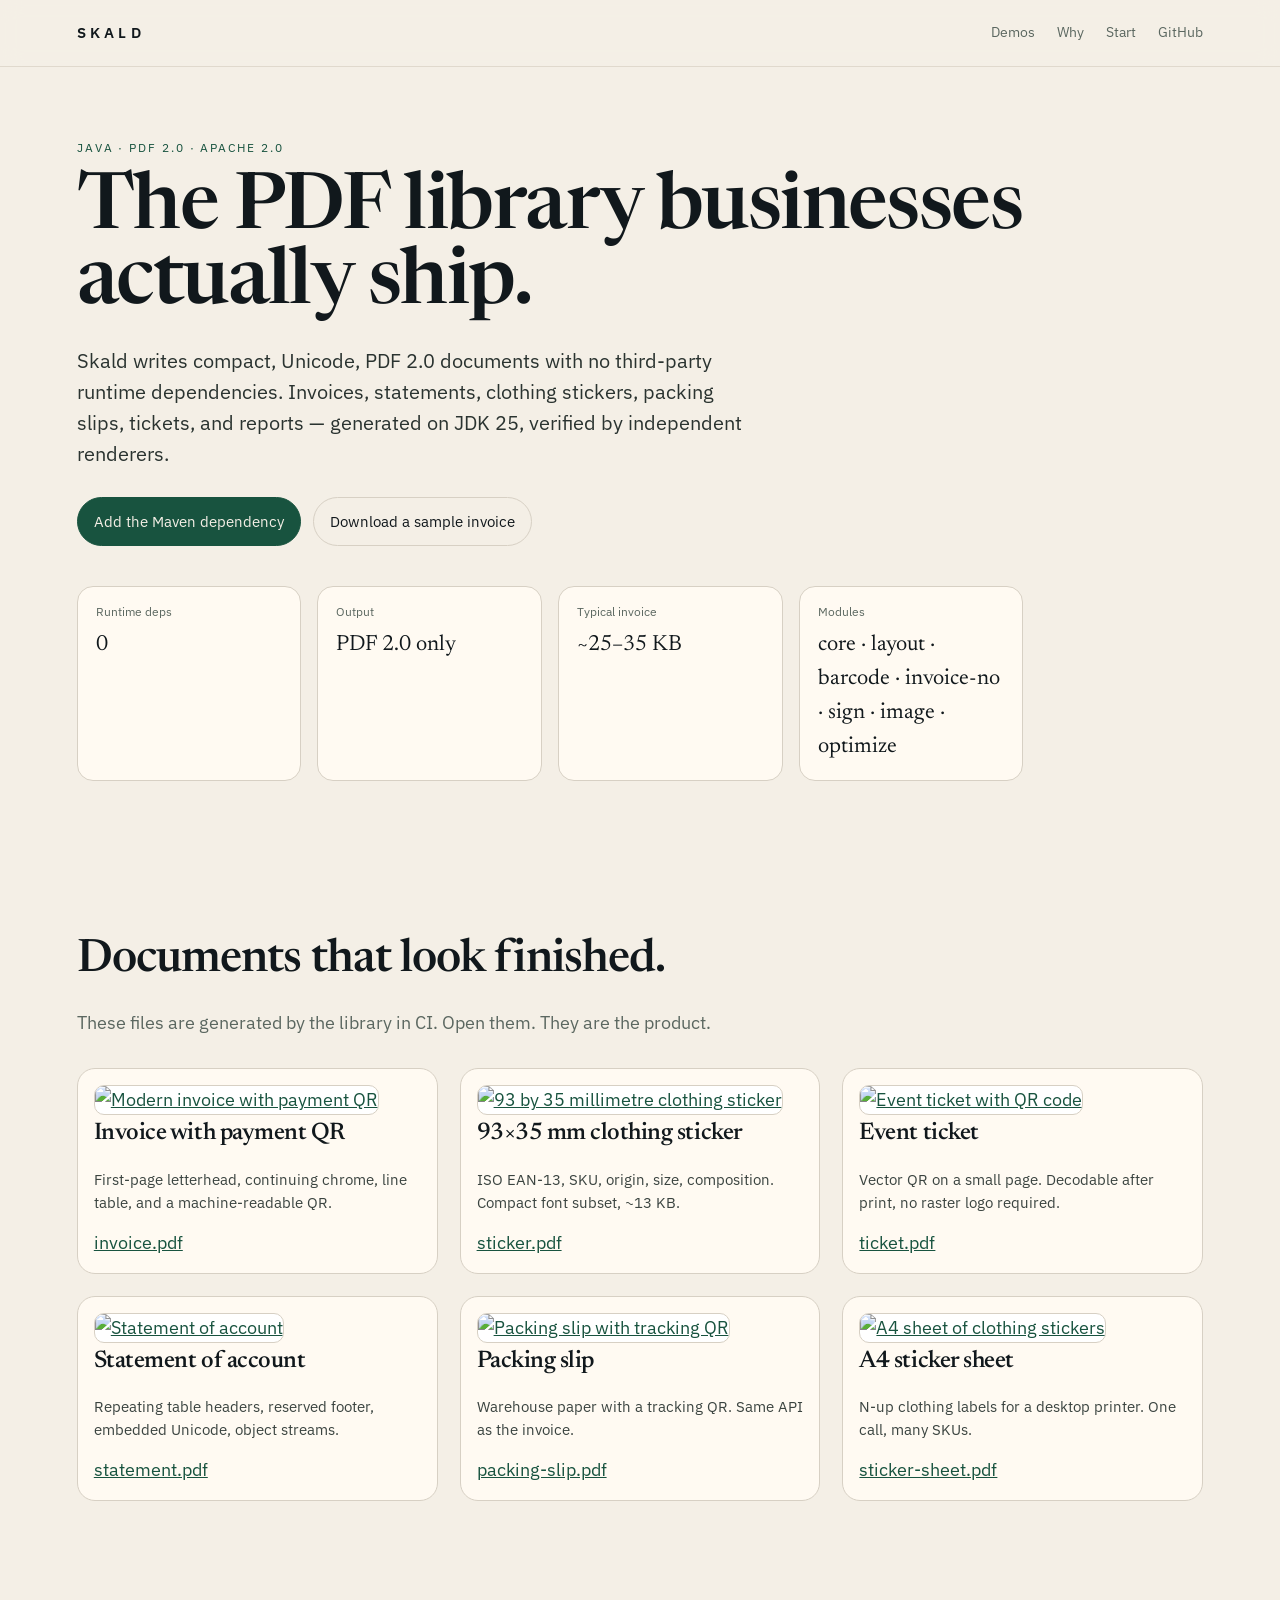
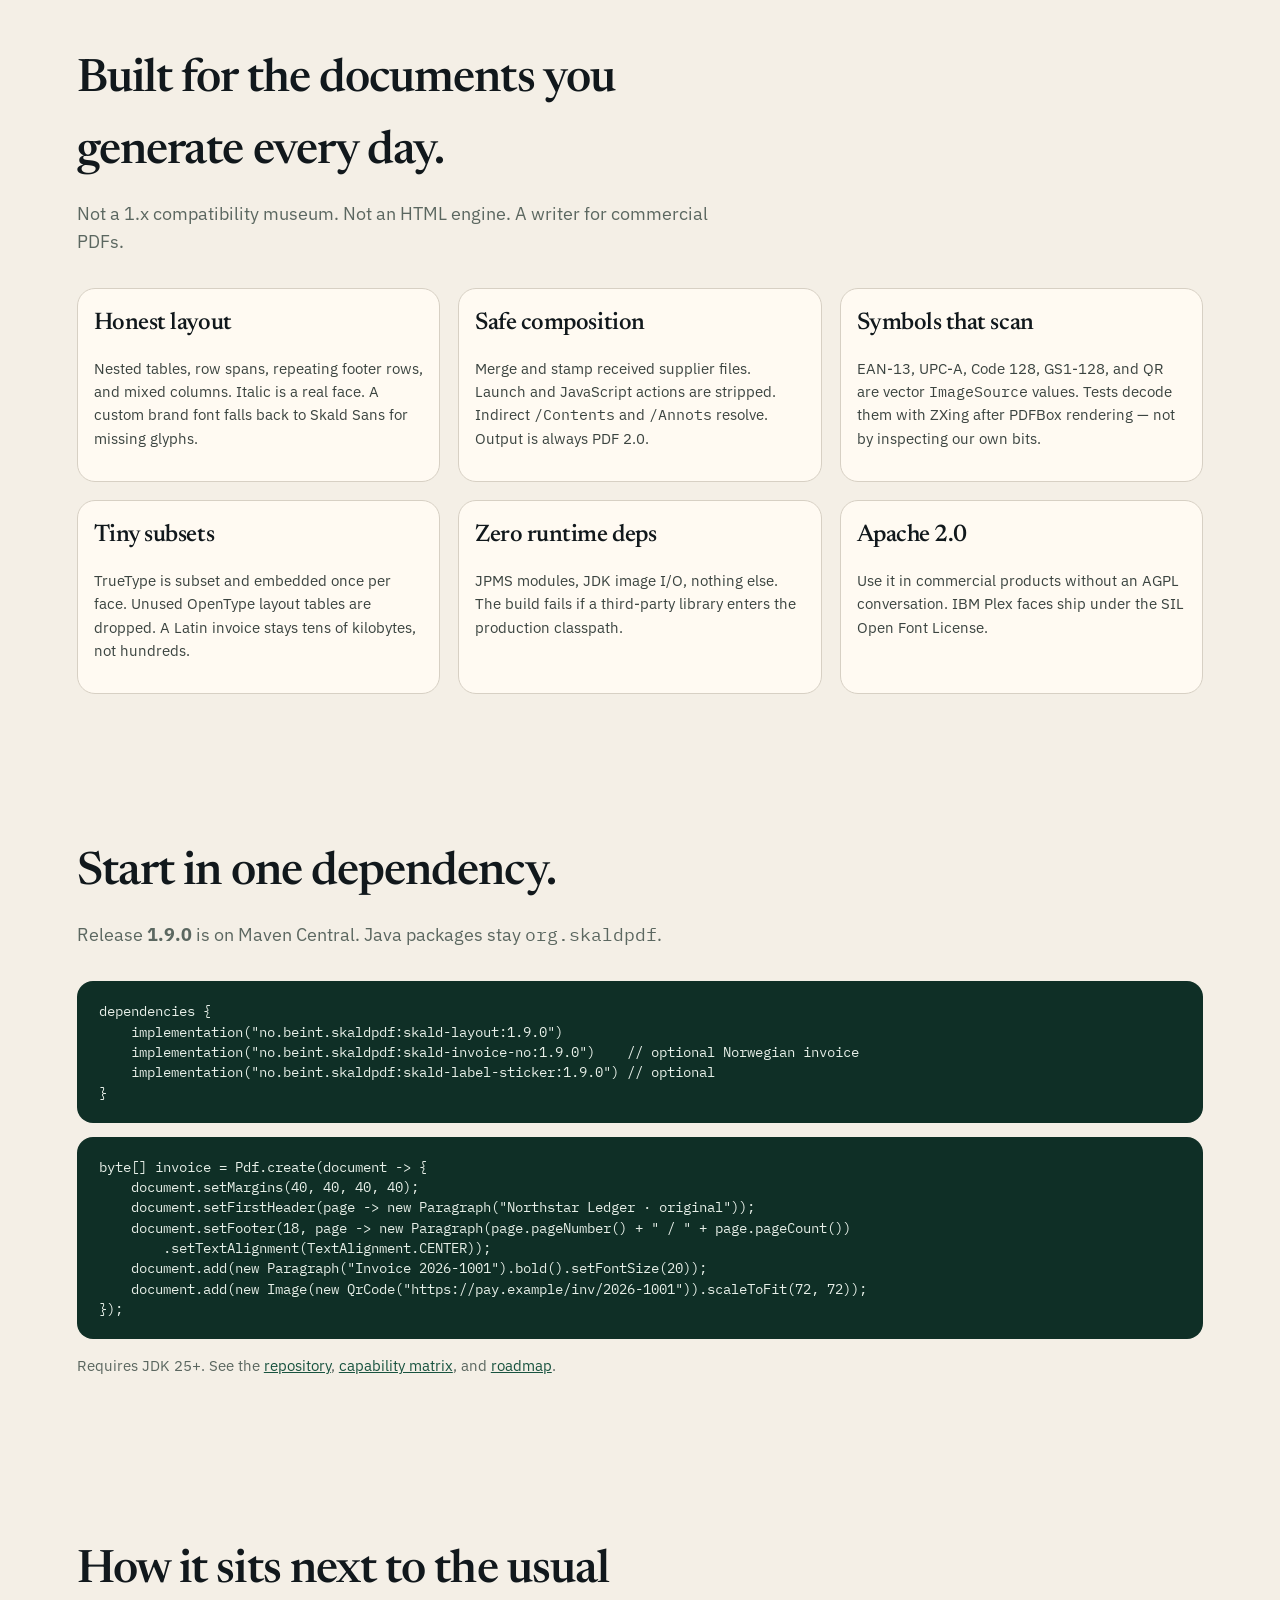
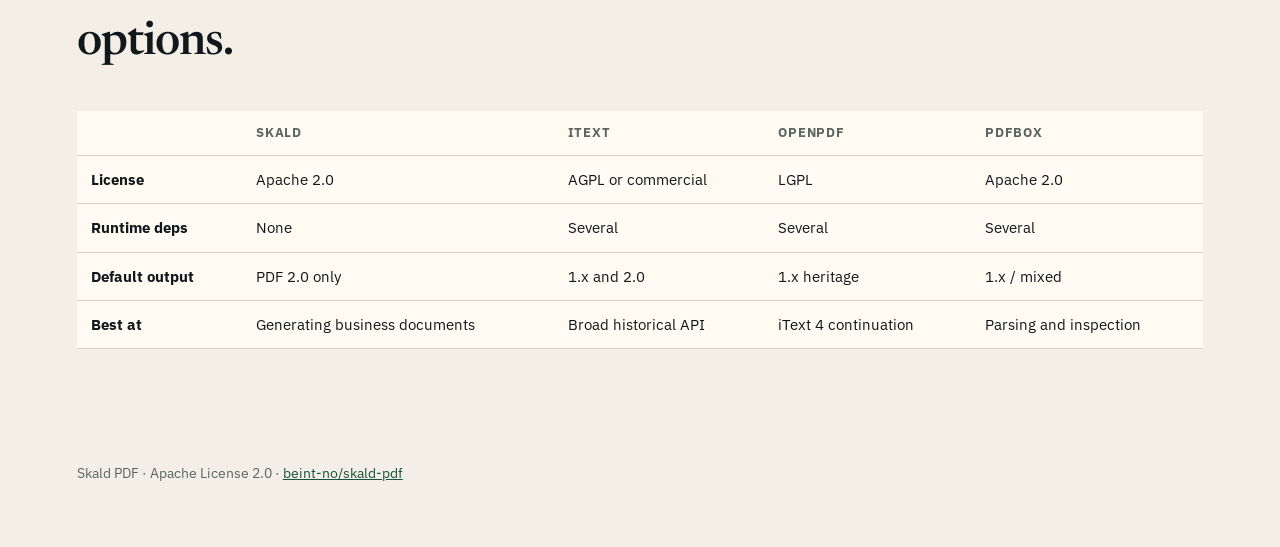
==== site/index.html @ 6b76a9f8 "Add Norwegian invoice theme and everyday business components Drop the skald-labels umbrella. Each co" ====
<!DOCTYPE html>
<html lang="en">
<head>
  <meta charset="utf-8">
  <meta name="viewport" content="width=device-width, initial-scale=1">
  <title>Skald PDF — modern PDF 2.0 for invoices, labels, and reports</title>
  <meta name="description" content="Skald is a Java PDF 2.0 library with zero third-party runtime dependencies. Generate invoices, clothing labels, packing slips, and reports as compact, embeddable files.">
  <link rel="canonical" href="https://beint-no.github.io/skald-pdf/">
  <link rel="icon" href="favicon.svg" type="image/svg+xml">
  <link rel="preconnect" href="https://fonts.googleapis.com">
  <link rel="preconnect" href="https://fonts.gstatic.com" crossorigin>
  <link href="https://fonts.googleapis.com/css2?family=IBM+Plex+Mono:wght@400;500&family=IBM+Plex+Sans:ital,wght@0,400;0,500;0,600;1,400&family=Newsreader:opsz,wght@6..72,500;6..72,600&display=swap" rel="stylesheet">
  <link rel="stylesheet" href="styles.css">
</head>
<body>
  <a class="skip" href="#main">Skip to content</a>
  <header class="top">
    <a class="mark" href="./">SKALD</a>
    <nav>
      <a href="#demos">Demos</a>
      <a href="#why">Why</a>
      <a href="#start">Start</a>
      <a href="https://github.com/beint-no/skald-pdf">GitHub</a>
    </nav>
  </header>

  <main id="main">
    <section class="hero">
      <p class="eyebrow">Java · PDF 2.0 · Apache 2.0</p>
      <h1>The PDF library businesses actually ship.</h1>
      <p class="lede">
        Skald writes compact, Unicode, PDF&nbsp;2.0 documents with no third-party runtime
        dependencies. Invoices, statements, clothing stickers, packing slips, tickets,
        and reports — generated on JDK&nbsp;25, verified by independent renderers.
      </p>
      <div class="actions">
        <a class="button primary" href="#start">Add the Maven dependency</a>
        <a class="button" href="demos/invoice.pdf">Download a sample invoice</a>
      </div>
      <dl class="stats">
        <div><dt>Runtime deps</dt><dd>0</dd></div>
        <div><dt>Output</dt><dd>PDF 2.0 only</dd></div>
        <div><dt>Typical invoice</dt><dd>~25–35&nbsp;KB</dd></div>
        <div><dt>Modules</dt><dd>core · layout · barcode · invoice-no · sign · image · optimize</dd></div>
      </dl>
    </section>

    <section id="demos" class="demos">
      <div class="section-head">
        <h2>Documents that look finished.</h2>
        <p>These files are generated by the library in CI. Open them. They are the product.</p>
      </div>
      <div class="grid">
        <article>
          <a href="demos/invoice.pdf"><img src="demos/invoice.png" alt="Modern invoice with payment QR" width="720" height="1018"></a>
          <h3>Invoice with payment QR</h3>
          <p>First-page letterhead, continuing chrome, line table, and a machine-readable QR.</p>
          <a href="demos/invoice.pdf">invoice.pdf</a>
        </article>
        <article>
          <a href="demos/sticker.pdf"><img src="demos/sticker.png" alt="93 by 35 millimetre clothing sticker" width="720" height="271"></a>
          <h3>93×35&nbsp;mm clothing sticker</h3>
          <p>ISO EAN-13, SKU, origin, size, composition. Compact font subset, ~13&nbsp;KB.</p>
          <a href="demos/sticker.pdf">sticker.pdf</a>
        </article>
        <article>
          <a href="demos/ticket.pdf"><img src="demos/ticket.png" alt="Event ticket with QR code" width="720" height="309"></a>
          <h3>Event ticket</h3>
          <p>Vector QR on a small page. Decodable after print, no raster logo required.</p>
          <a href="demos/ticket.pdf">ticket.pdf</a>
        </article>
        <article>
          <a href="demos/statement.pdf"><img src="demos/statement.png" alt="Statement of account" width="720" height="1018"></a>
          <h3>Statement of account</h3>
          <p>Repeating table headers, reserved footer, embedded Unicode, object streams.</p>
          <a href="demos/statement.pdf">statement.pdf</a>
        </article>
        <article>
          <a href="demos/packing-slip.pdf"><img src="demos/packing-slip.png" alt="Packing slip with tracking QR" width="720" height="1018"></a>
          <h3>Packing slip</h3>
          <p>Warehouse paper with a tracking QR. Same API as the invoice.</p>
          <a href="demos/packing-slip.pdf">packing-slip.pdf</a>
        </article>
        <article>
          <a href="demos/sticker-sheet.pdf"><img src="demos/sticker-sheet.png" alt="A4 sheet of clothing stickers" width="720" height="1018"></a>
          <h3>A4 sticker sheet</h3>
          <p>N-up clothing labels for a desktop printer. One call, many SKUs.</p>
          <a href="demos/sticker-sheet.pdf">sticker-sheet.pdf</a>
        </article>
      </div>
    </section>

    <section id="why" class="why">
      <div class="section-head">
        <h2>Built for the documents you generate every day.</h2>
        <p>Not a 1.x compatibility museum. Not an HTML engine. A writer for commercial PDFs.</p>
      </div>
      <div class="points">
        <article>
          <h3>Honest layout</h3>
          <p>Nested tables, row spans, repeating footer rows, and mixed columns. Italic is a real face. A custom brand font falls back to Skald Sans for missing glyphs.</p>
        </article>
        <article>
          <h3>Safe composition</h3>
          <p>Merge and stamp received supplier files. Launch and JavaScript actions are stripped. Indirect <code>/Contents</code> and <code>/Annots</code> resolve. Output is always PDF&nbsp;2.0.</p>
        </article>
        <article>
          <h3>Symbols that scan</h3>
          <p>EAN-13, UPC-A, Code 128, GS1-128, and QR are vector <code>ImageSource</code> values. Tests decode them with ZXing after PDFBox rendering — not by inspecting our own bits.</p>
        </article>
        <article>
          <h3>Tiny subsets</h3>
          <p>TrueType is subset and embedded once per face. Unused OpenType layout tables are dropped. A Latin invoice stays tens of kilobytes, not hundreds.</p>
        </article>
        <article>
          <h3>Zero runtime deps</h3>
          <p>JPMS modules, JDK image I/O, nothing else. The build fails if a third-party library enters the production classpath.</p>
        </article>
        <article>
          <h3>Apache 2.0</h3>
          <p>Use it in commercial products without an AGPL conversation. IBM Plex faces ship under the SIL Open Font License.</p>
        </article>
      </div>
    </section>

    <section id="start" class="start">
      <div class="section-head">
        <h2>Start in one dependency.</h2>
        <p>Release <strong>1.9.0</strong> is on Maven Central. Java packages stay <code>org.skaldpdf</code>.</p>
      </div>
      <pre><code>dependencies {
    implementation("no.beint.skaldpdf:skald-layout:1.9.0")
    implementation("no.beint.skaldpdf:skald-invoice-no:1.9.0")    // optional Norwegian invoice
    implementation("no.beint.skaldpdf:skald-label-sticker:1.9.0") // optional
}</code></pre>
      <pre><code>byte[] invoice = Pdf.create(document -&gt; {
    document.setMargins(40, 40, 40, 40);
    document.setFirstHeader(page -&gt; new Paragraph("Northstar Ledger · original"));
    document.setFooter(18, page -&gt; new Paragraph(page.pageNumber() + " / " + page.pageCount())
        .setTextAlignment(TextAlignment.CENTER));
    document.add(new Paragraph("Invoice 2026-1001").bold().setFontSize(20));
    document.add(new Image(new QrCode("https://pay.example/inv/2026-1001")).scaleToFit(72, 72));
});</code></pre>
      <p class="fine">
        Requires JDK 25+. See the
        <a href="https://github.com/beint-no/skald-pdf">repository</a>,
        <a href="https://github.com/beint-no/skald-pdf/blob/main/docs/capabilities.md">capability matrix</a>,
        and <a href="https://github.com/beint-no/skald-pdf/blob/main/ROADMAP.md">roadmap</a>.
      </p>
    </section>

    <section class="compare">
      <div class="section-head">
        <h2>How it sits next to the usual options.</h2>
      </div>
      <div class="table-wrap">
        <table>
          <thead>
            <tr>
              <th></th>
              <th>Skald</th>
              <th>iText</th>
              <th>OpenPDF</th>
              <th>PDFBox</th>
            </tr>
          </thead>
          <tbody>
            <tr>
              <th>License</th>
              <td>Apache 2.0</td>
              <td>AGPL or commercial</td>
              <td>LGPL</td>
              <td>Apache 2.0</td>
            </tr>
            <tr>
              <th>Runtime deps</th>
              <td>None</td>
              <td>Several</td>
              <td>Several</td>
              <td>Several</td>
            </tr>
            <tr>
              <th>Default output</th>
              <td>PDF 2.0 only</td>
              <td>1.x and 2.0</td>
              <td>1.x heritage</td>
              <td>1.x / mixed</td>
            </tr>
            <tr>
              <th>Best at</th>
              <td>Generating business documents</td>
              <td>Broad historical API</td>
              <td>iText 4 continuation</td>
              <td>Parsing and inspection</td>
            </tr>
          </tbody>
        </table>
      </div>
    </section>
  </main>

  <footer class="foot">
    <p>Skald PDF · Apache License 2.0 · <a href="https://github.com/beint-no/skald-pdf">beint-no/skald-pdf</a></p>
  </footer>
</body>
</html>
---- site/styles.css ----
:root {
  --ink: #11181c;
  --paper: #f4efe6;
  --card: #fffaf2;
  --accent: #18533f;
  --accent-2: #0f2f26;
  --muted: #5b6760;
  --line: #d7d0c4;
  --danger: #8a2b2b;
}

* { box-sizing: border-box; }
html { scroll-behavior: smooth; }
body {
  margin: 0;
  color: var(--ink);
  background:
    radial-gradient(1200px 500px at 10% -10%, #e7efe8 0%, transparent 55%),
    var(--paper);
  font: 18px/1.55 "IBM Plex Sans", ui-sans-serif, system-ui, sans-serif;
}
.skip {
  position: absolute;
  left: -999px;
  top: 0;
}
.skip:focus { left: 12px; background: #fff; padding: 8px 12px; }
a { color: var(--accent); }
code, pre { font-family: "IBM Plex Mono", ui-monospace, monospace; }

.top {
  display: flex;
  justify-content: space-between;
  align-items: center;
  padding: 22px 6vw;
  position: sticky;
  top: 0;
  background: color-mix(in srgb, var(--paper) 88%, transparent);
  backdrop-filter: blur(10px);
  z-index: 2;
  border-bottom: 1px solid color-mix(in srgb, var(--line) 70%, transparent);
}
.mark {
  font: 600 15px/1 "IBM Plex Sans", sans-serif;
  letter-spacing: 0.28em;
  text-decoration: none;
  color: var(--ink);
}
nav { display: flex; gap: 22px; }
nav a { text-decoration: none; color: var(--muted); font-size: 14px; }
nav a:hover { color: var(--ink); }

.hero, .demos, .why, .start, .compare { padding: 72px 6vw; }
.hero { max-width: 1100px; }
.eyebrow {
  letter-spacing: 0.16em;
  text-transform: uppercase;
  font-size: 12px;
  color: var(--accent);
  margin: 0 0 16px;
}
h1, h2, h3 { font-family: Newsreader, Georgia, serif; font-weight: 550; letter-spacing: -0.02em; }
h1 { font-size: clamp(40px, 7vw, 78px); line-height: 0.96; margin: 0 0 22px; }
h2 { font-size: clamp(30px, 4vw, 46px); margin: 0 0 12px; }
h3 { font-size: 24px; margin: 0 0 8px; }
.lede { font-size: 20px; max-width: 42rem; color: #2a3330; }
.actions { display: flex; flex-wrap: wrap; gap: 12px; margin: 28px 0 40px; }
.button {
  display: inline-block;
  padding: 12px 16px;
  border-radius: 999px;
  border: 1px solid var(--line);
  text-decoration: none;
  color: var(--ink);
  font-size: 15px;
}
.button.primary { background: var(--accent); color: #f4efe6; border-color: var(--accent); }
.stats {
  display: grid;
  grid-template-columns: repeat(4, minmax(0, 1fr));
  gap: 16px;
  margin: 0;
}
.stats div { background: var(--card); border: 1px solid var(--line); border-radius: 16px; padding: 16px 18px; }
.stats dt { font-size: 12px; color: var(--muted); }
.stats dd { margin: 6px 0 0; font-size: 22px; font-family: Newsreader, Georgia, serif; }

.section-head { max-width: 40rem; margin-bottom: 32px; }
.section-head p { color: var(--muted); margin: 0; }
.grid {
  display: grid;
  grid-template-columns: repeat(3, minmax(0, 1fr));
  gap: 22px;
}
.grid article, .points article {
  background: var(--card);
  border: 1px solid var(--line);
  border-radius: 18px;
  padding: 16px;
}
.grid img {
  width: 100%;
  height: auto;
  border-radius: 10px;
  border: 1px solid var(--line);
  background: #fff;
}
.grid p, .points p { color: #3b4440; font-size: 15px; }
.points {
  display: grid;
  grid-template-columns: repeat(3, minmax(0, 1fr));
  gap: 18px;
}

.start pre {
  background: var(--accent-2);
  color: #e7efe8;
  padding: 20px 22px;
  border-radius: 16px;
  overflow: auto;
  font-size: 14px;
  line-height: 1.45;
}
.fine { color: var(--muted); font-size: 15px; }

.table-wrap { overflow: auto; }
table { width: 100%; border-collapse: collapse; background: var(--card); }
th, td { text-align: left; padding: 12px 14px; border-bottom: 1px solid var(--line); font-size: 15px; vertical-align: top; }
thead th { font-size: 13px; text-transform: uppercase; letter-spacing: 0.06em; color: var(--muted); }

.foot { padding: 28px 6vw 48px; color: var(--muted); font-size: 14px; }

@media (max-width: 900px) {
  .stats, .grid, .points { grid-template-columns: 1fr; }
  nav { display: none; }
  .hero, .demos, .why, .start, .compare { padding: 48px 6vw; }
}
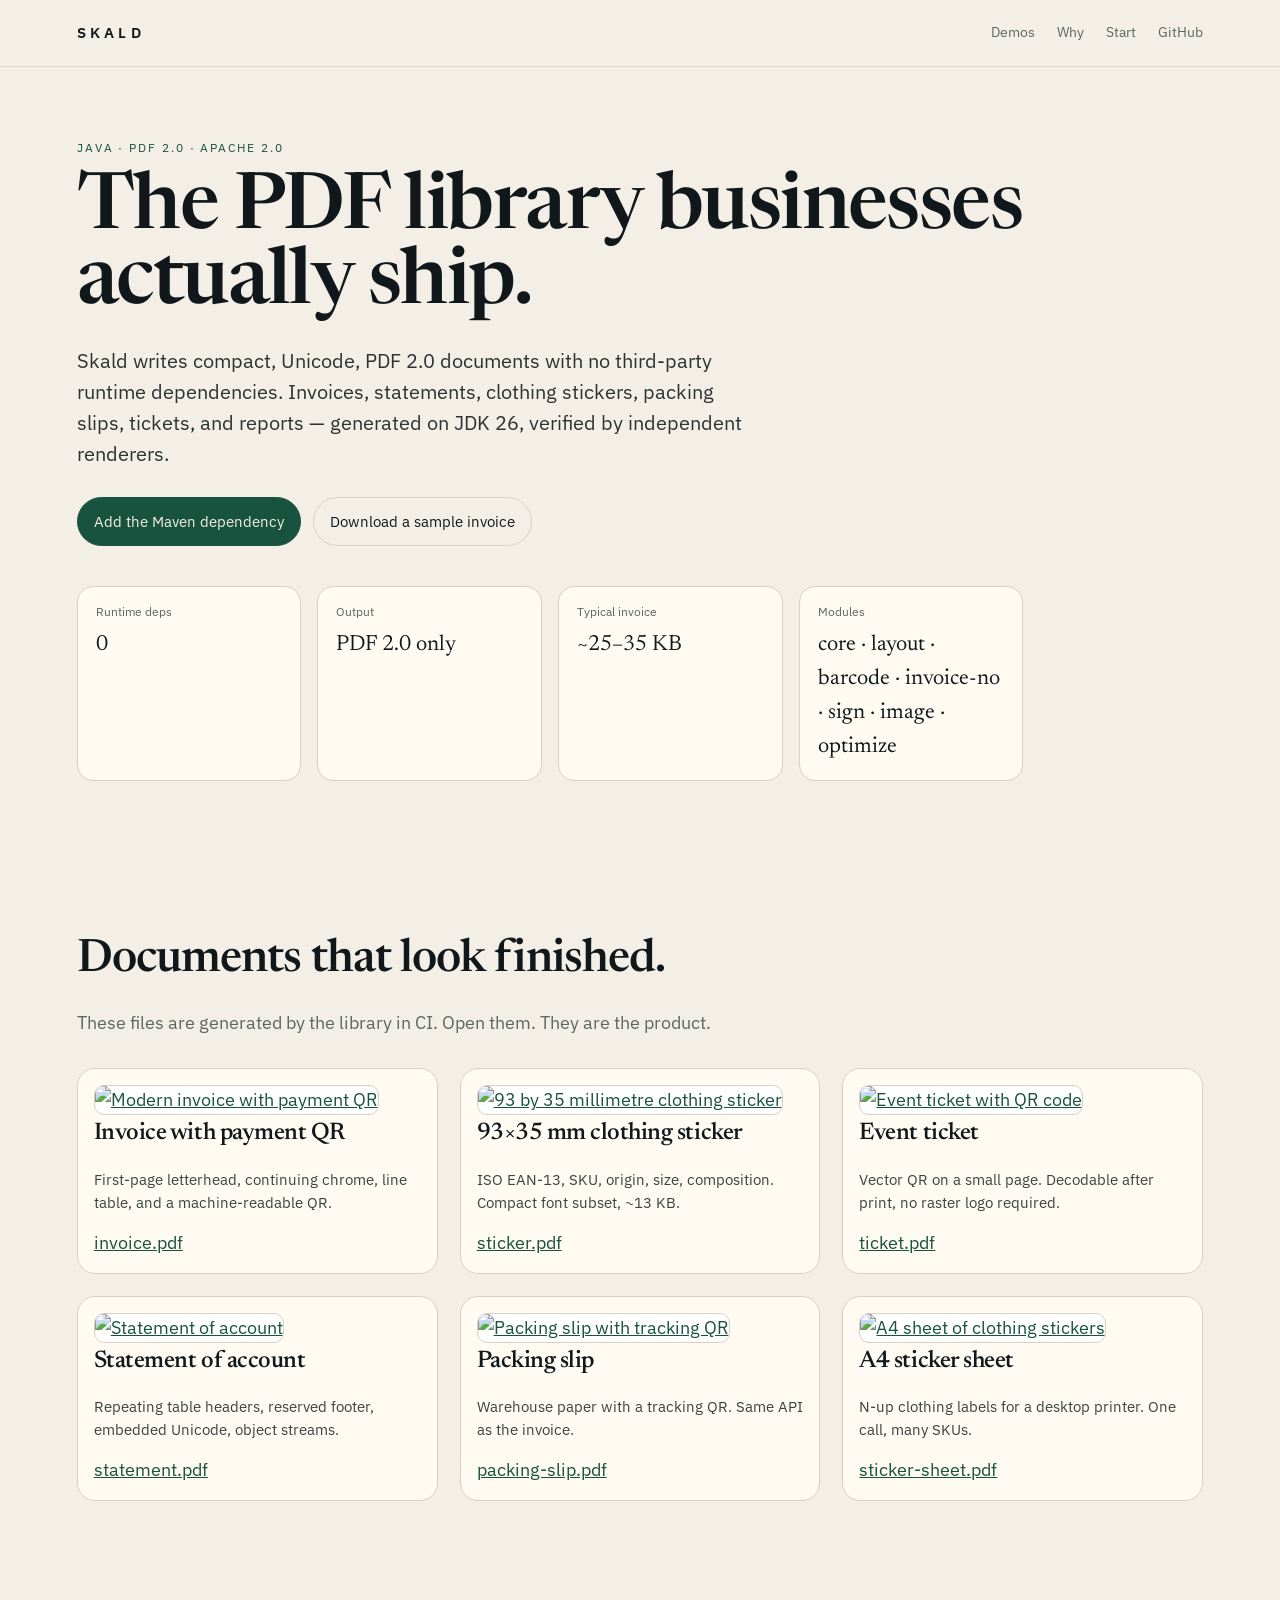
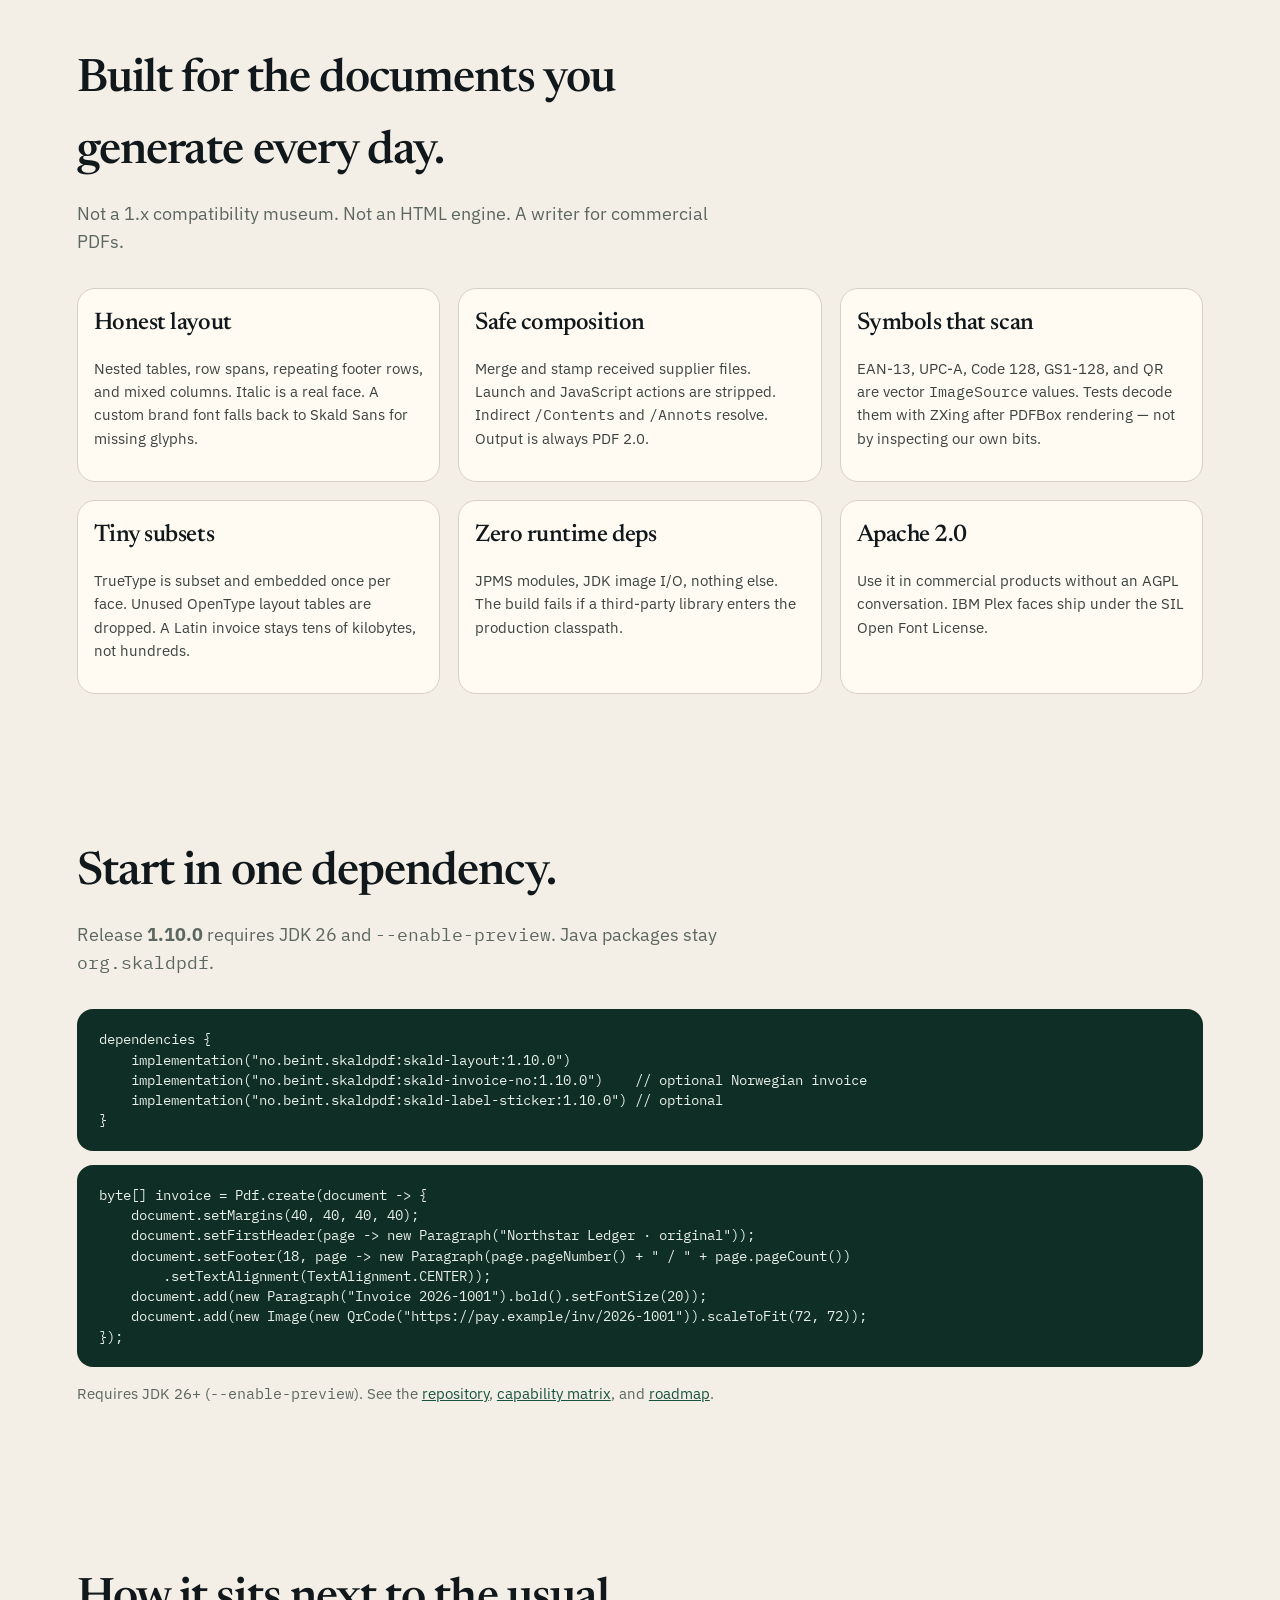
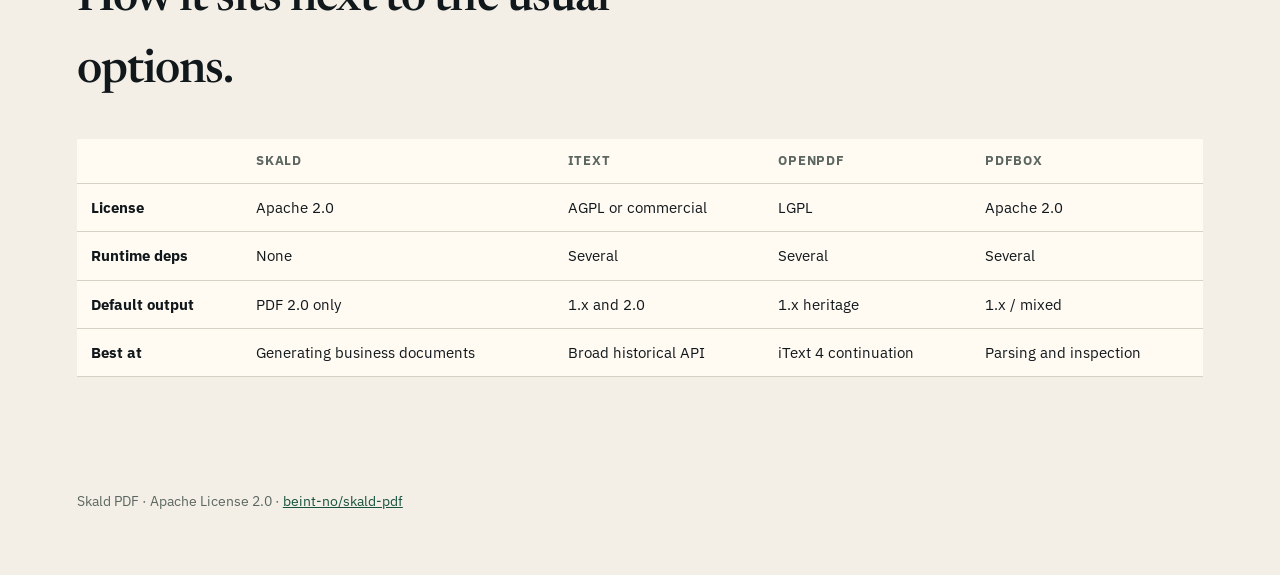
==== commit 3797b1f9: "Require JDK 26 preview and speed up raster conversion Fonts are already lazy via holder classes; Laz" ====
--- a/site/index.html
+++ b/site/index.html
@@ -31,7 +31,7 @@
       <p class="lede">
         Skald writes compact, Unicode, PDF&nbsp;2.0 documents with no third-party runtime
         dependencies. Invoices, statements, clothing stickers, packing slips, tickets,
-        and reports — generated on JDK&nbsp;25, verified by independent renderers.
+        and reports — generated on JDK&nbsp;26, verified by independent renderers.
       </p>
       <div class="actions">
         <a class="button primary" href="#start">Add the Maven dependency</a>
@@ -126,12 +126,12 @@
     <section id="start" class="start">
       <div class="section-head">
         <h2>Start in one dependency.</h2>
-        <p>Release <strong>1.9.0</strong> is on Maven Central. Java packages stay <code>org.skaldpdf</code>.</p>
+        <p>Release <strong>1.10.0</strong> requires JDK 26 and <code>--enable-preview</code>. Java packages stay <code>org.skaldpdf</code>.</p>
       </div>
       <pre><code>dependencies {
-    implementation("no.beint.skaldpdf:skald-layout:1.9.0")
-    implementation("no.beint.skaldpdf:skald-invoice-no:1.9.0")    // optional Norwegian invoice
-    implementation("no.beint.skaldpdf:skald-label-sticker:1.9.0") // optional
+    implementation("no.beint.skaldpdf:skald-layout:1.10.0")
+    implementation("no.beint.skaldpdf:skald-invoice-no:1.10.0")    // optional Norwegian invoice
+    implementation("no.beint.skaldpdf:skald-label-sticker:1.10.0") // optional
 }</code></pre>
       <pre><code>byte[] invoice = Pdf.create(document -&gt; {
     document.setMargins(40, 40, 40, 40);
@@ -142,7 +142,7 @@
     document.add(new Image(new QrCode("https://pay.example/inv/2026-1001")).scaleToFit(72, 72));
 });</code></pre>
       <p class="fine">
-        Requires JDK 25+. See the
+        Requires JDK 26+ (<code>--enable-preview</code>). See the
         <a href="https://github.com/beint-no/skald-pdf">repository</a>,
         <a href="https://github.com/beint-no/skald-pdf/blob/main/docs/capabilities.md">capability matrix</a>,
         and <a href="https://github.com/beint-no/skald-pdf/blob/main/ROADMAP.md">roadmap</a>.
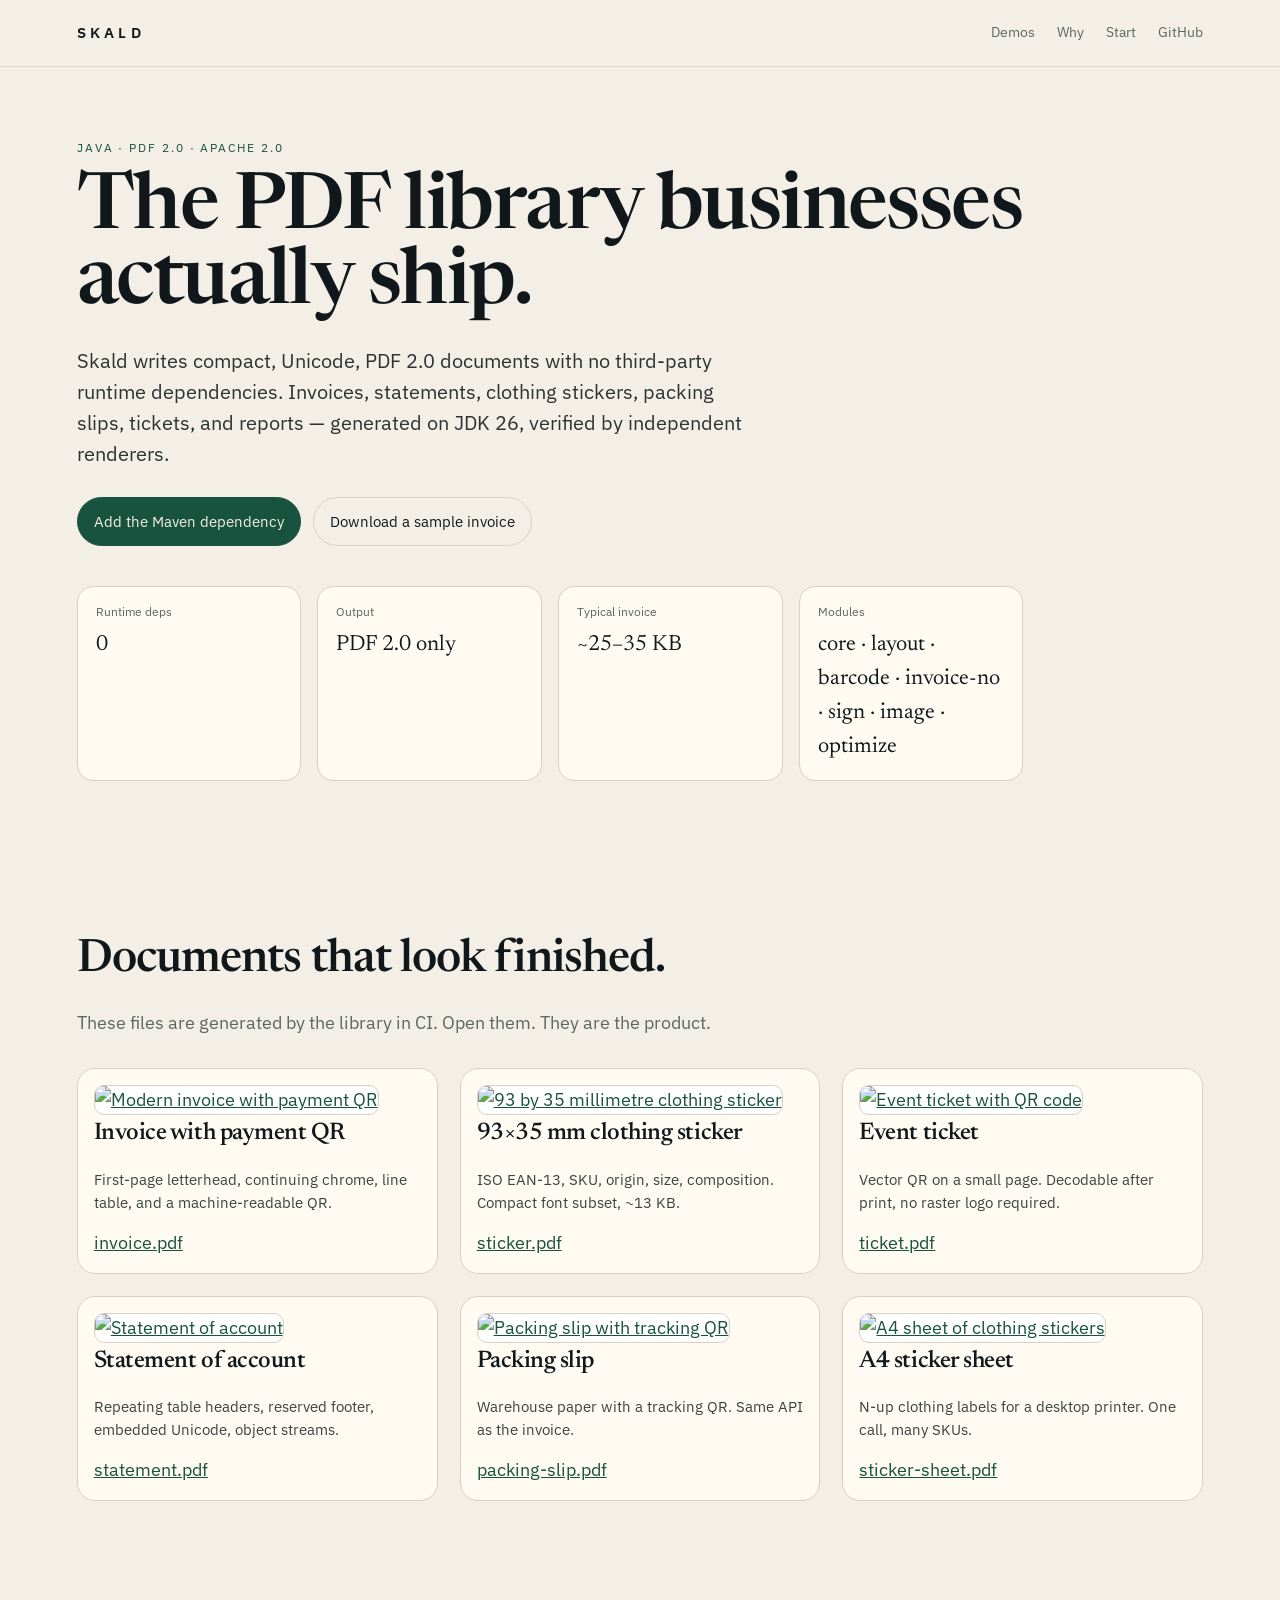
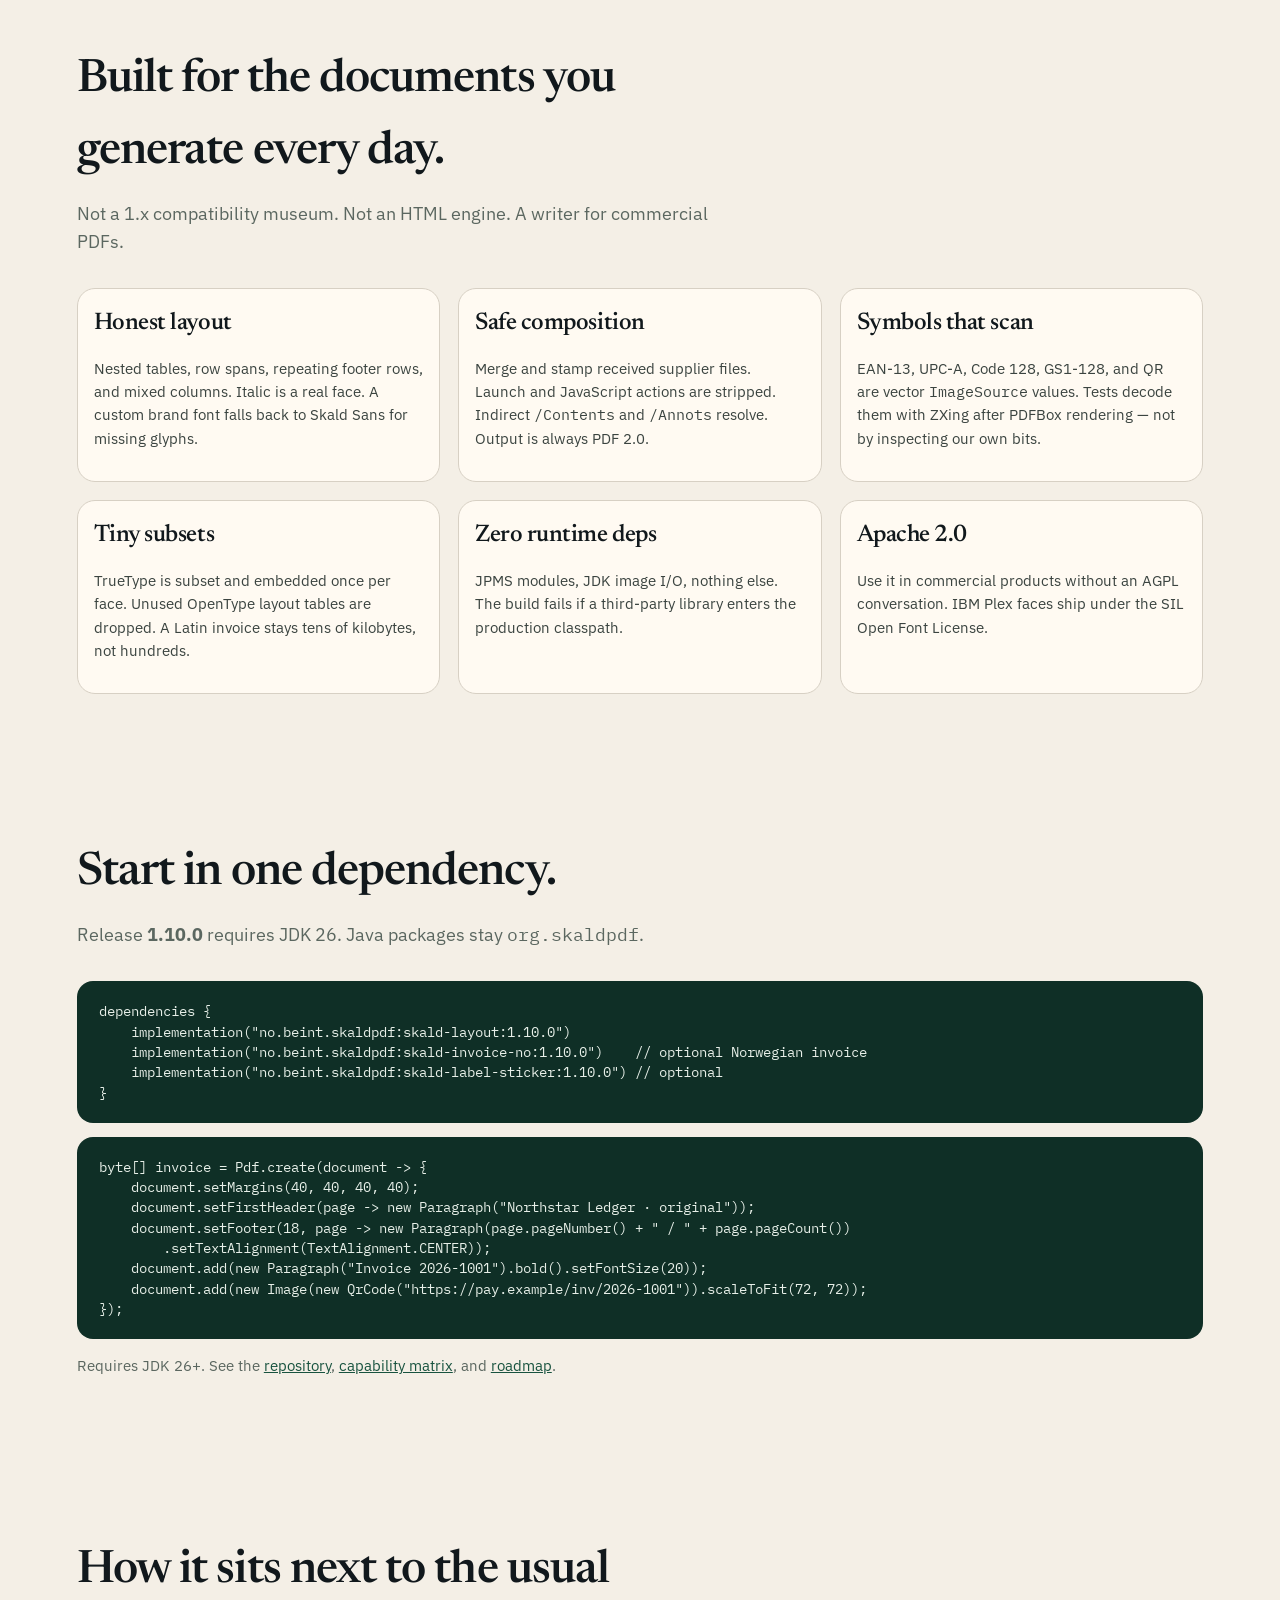
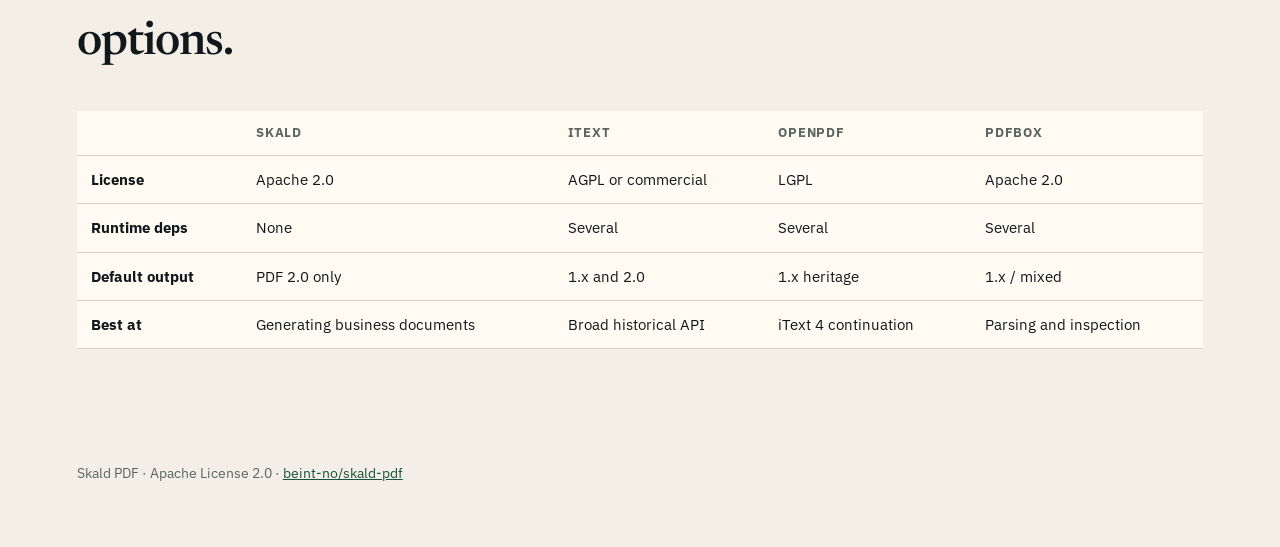
==== commit 7dc0b14d: "Drop preview APIs from 1.10.0 PEM was the only preview consumer and is not worth --enable-preview. K" ====
--- a/site/index.html
+++ b/site/index.html
@@ -126,7 +126,7 @@
     <section id="start" class="start">
       <div class="section-head">
         <h2>Start in one dependency.</h2>
-        <p>Release <strong>1.10.0</strong> requires JDK 26 and <code>--enable-preview</code>. Java packages stay <code>org.skaldpdf</code>.</p>
+        <p>Release <strong>1.10.0</strong> requires JDK 26. Java packages stay <code>org.skaldpdf</code>.</p>
       </div>
       <pre><code>dependencies {
     implementation("no.beint.skaldpdf:skald-layout:1.10.0")
@@ -142,7 +142,7 @@
     document.add(new Image(new QrCode("https://pay.example/inv/2026-1001")).scaleToFit(72, 72));
 });</code></pre>
       <p class="fine">
-        Requires JDK 26+ (<code>--enable-preview</code>). See the
+        Requires JDK 26+. See the
         <a href="https://github.com/beint-no/skald-pdf">repository</a>,
         <a href="https://github.com/beint-no/skald-pdf/blob/main/docs/capabilities.md">capability matrix</a>,
         and <a href="https://github.com/beint-no/skald-pdf/blob/main/ROADMAP.md">roadmap</a>.
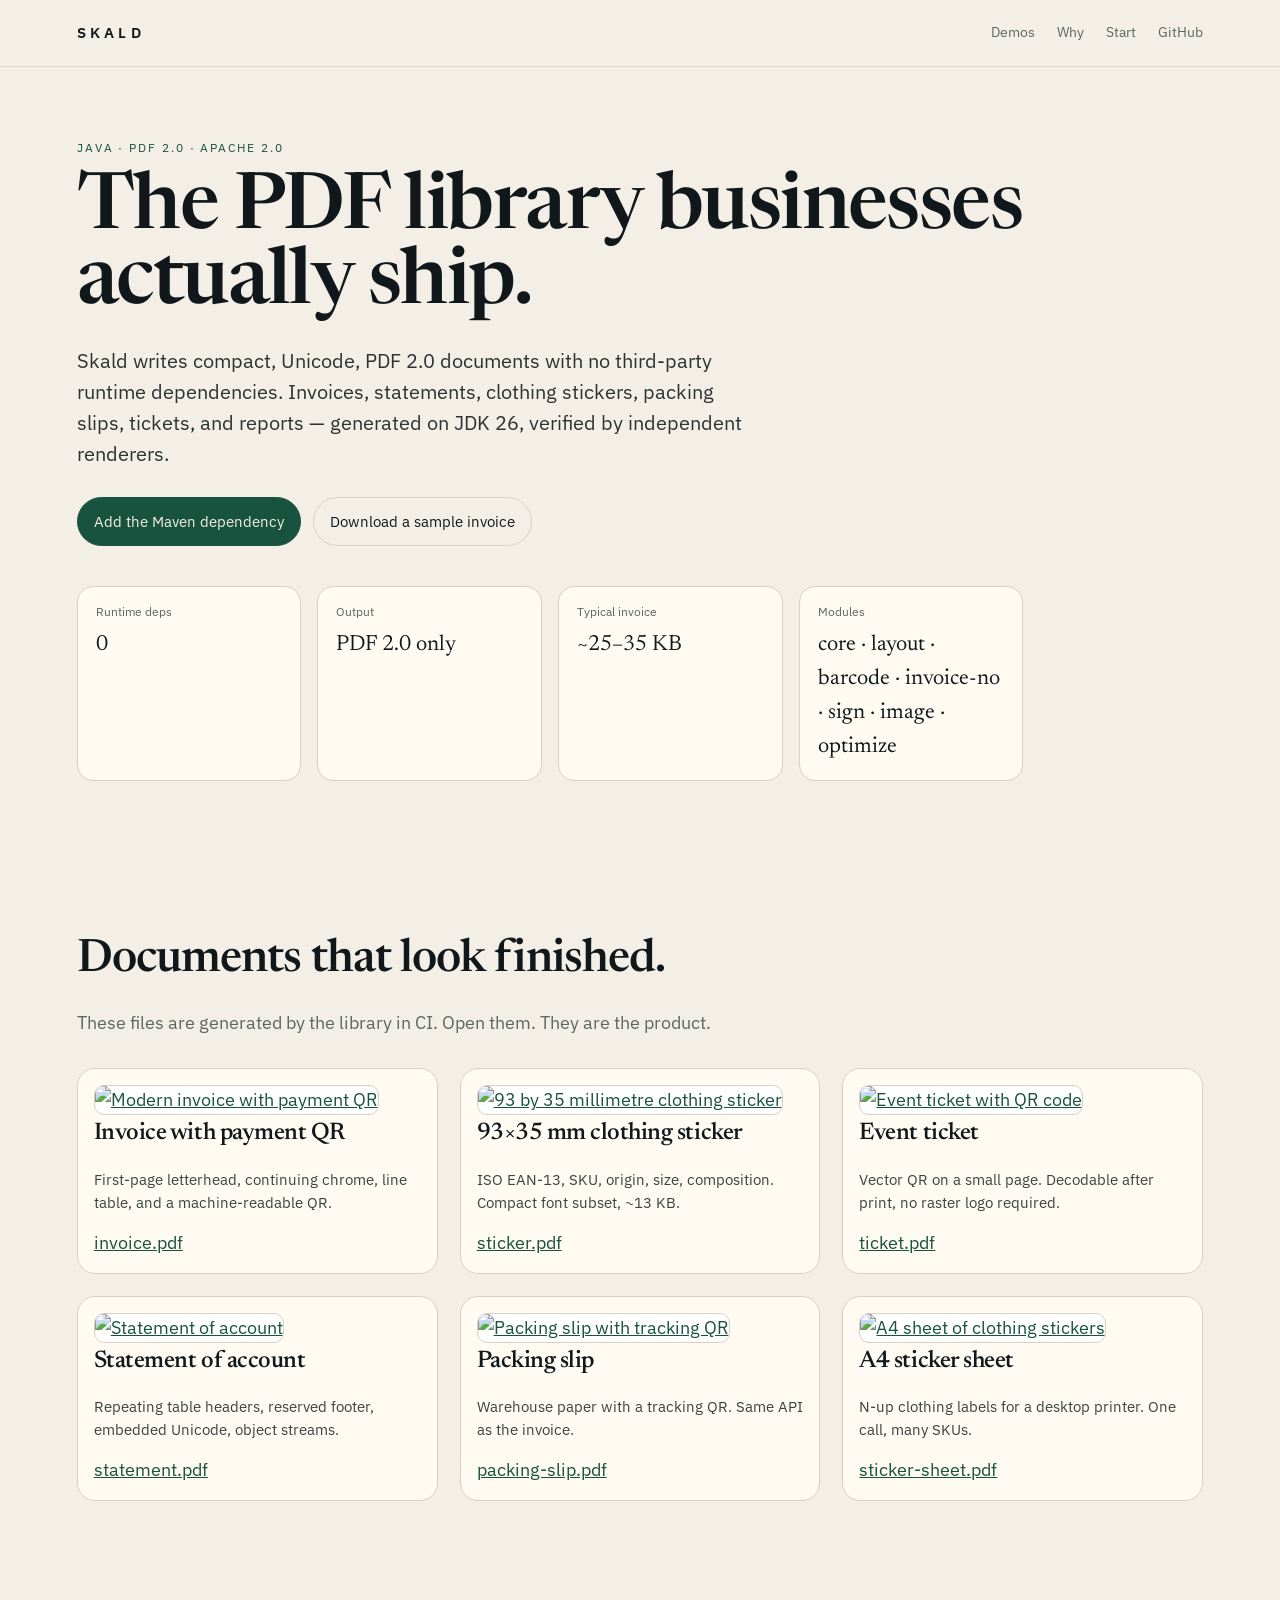
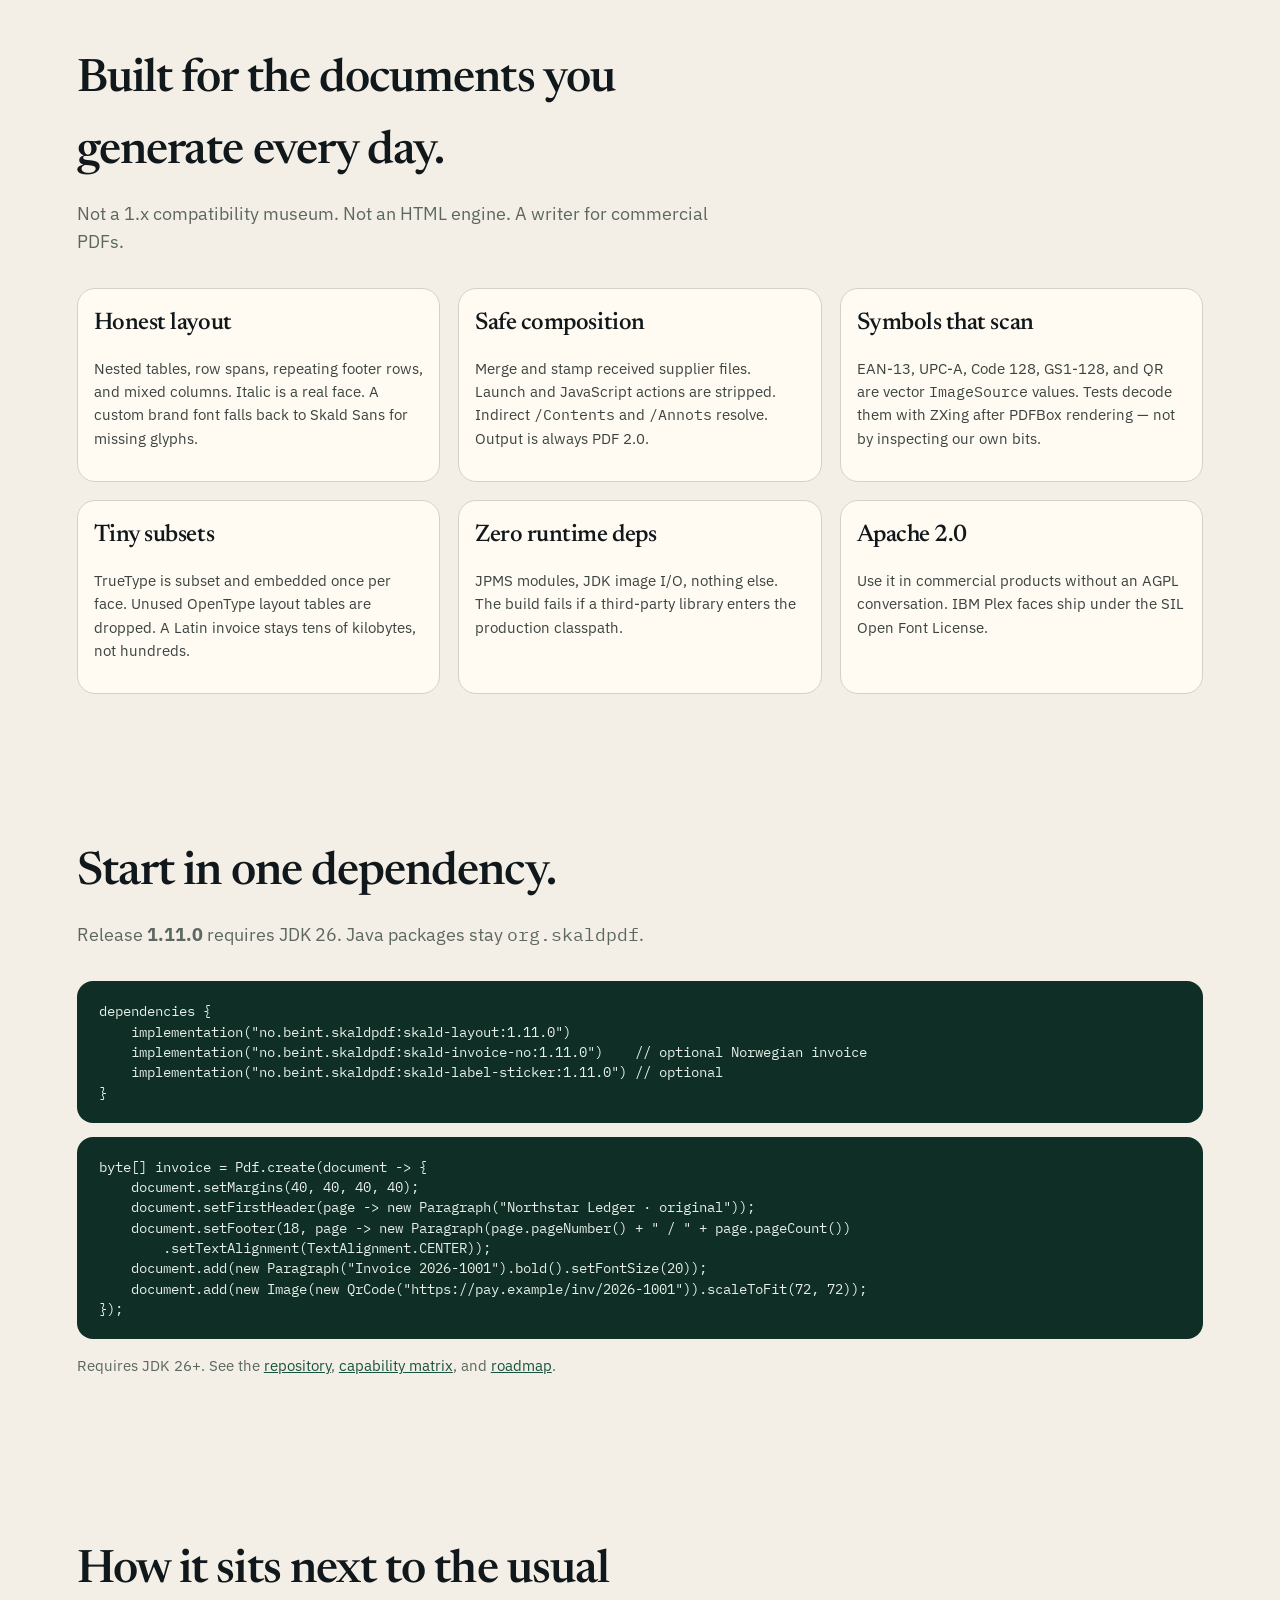
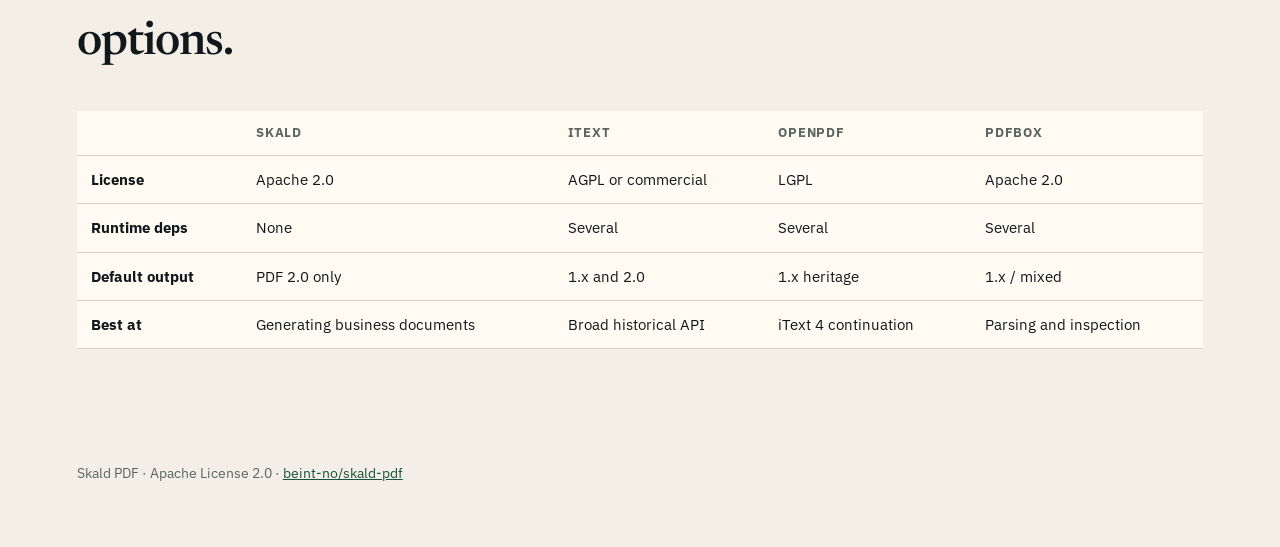
==== commit d65ee039: "Release 1.11.0 JSpecify null-marked APIs, empty optional text, text-only invoice lines, and Pdf.merg" ====
--- a/site/index.html
+++ b/site/index.html
@@ -126,12 +126,12 @@
     <section id="start" class="start">
       <div class="section-head">
         <h2>Start in one dependency.</h2>
-        <p>Release <strong>1.10.0</strong> requires JDK 26. Java packages stay <code>org.skaldpdf</code>.</p>
+        <p>Release <strong>1.11.0</strong> requires JDK 26. Java packages stay <code>org.skaldpdf</code>.</p>
       </div>
       <pre><code>dependencies {
-    implementation("no.beint.skaldpdf:skald-layout:1.10.0")
-    implementation("no.beint.skaldpdf:skald-invoice-no:1.10.0")    // optional Norwegian invoice
-    implementation("no.beint.skaldpdf:skald-label-sticker:1.10.0") // optional
+    implementation("no.beint.skaldpdf:skald-layout:1.11.0")
+    implementation("no.beint.skaldpdf:skald-invoice-no:1.11.0")    // optional Norwegian invoice
+    implementation("no.beint.skaldpdf:skald-label-sticker:1.11.0") // optional
 }</code></pre>
       <pre><code>byte[] invoice = Pdf.create(document -&gt; {
     document.setMargins(40, 40, 40, 40);
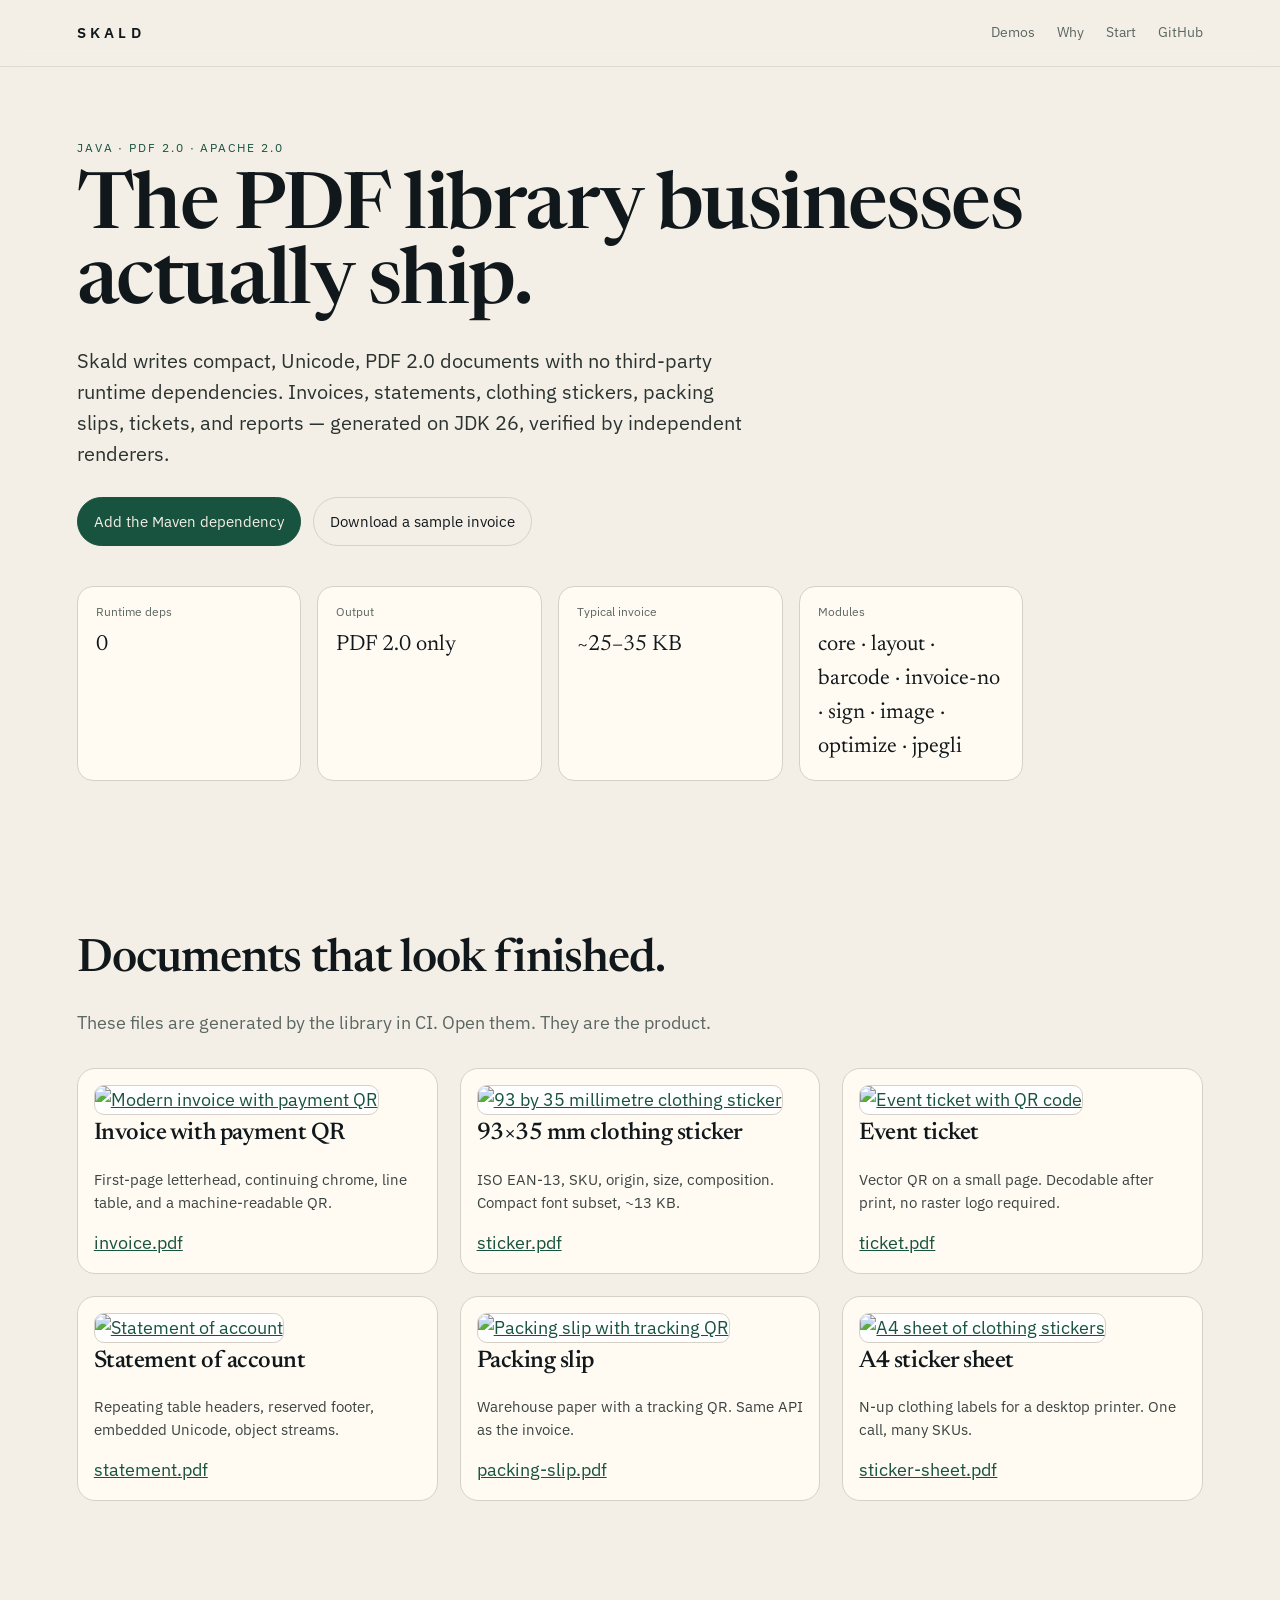
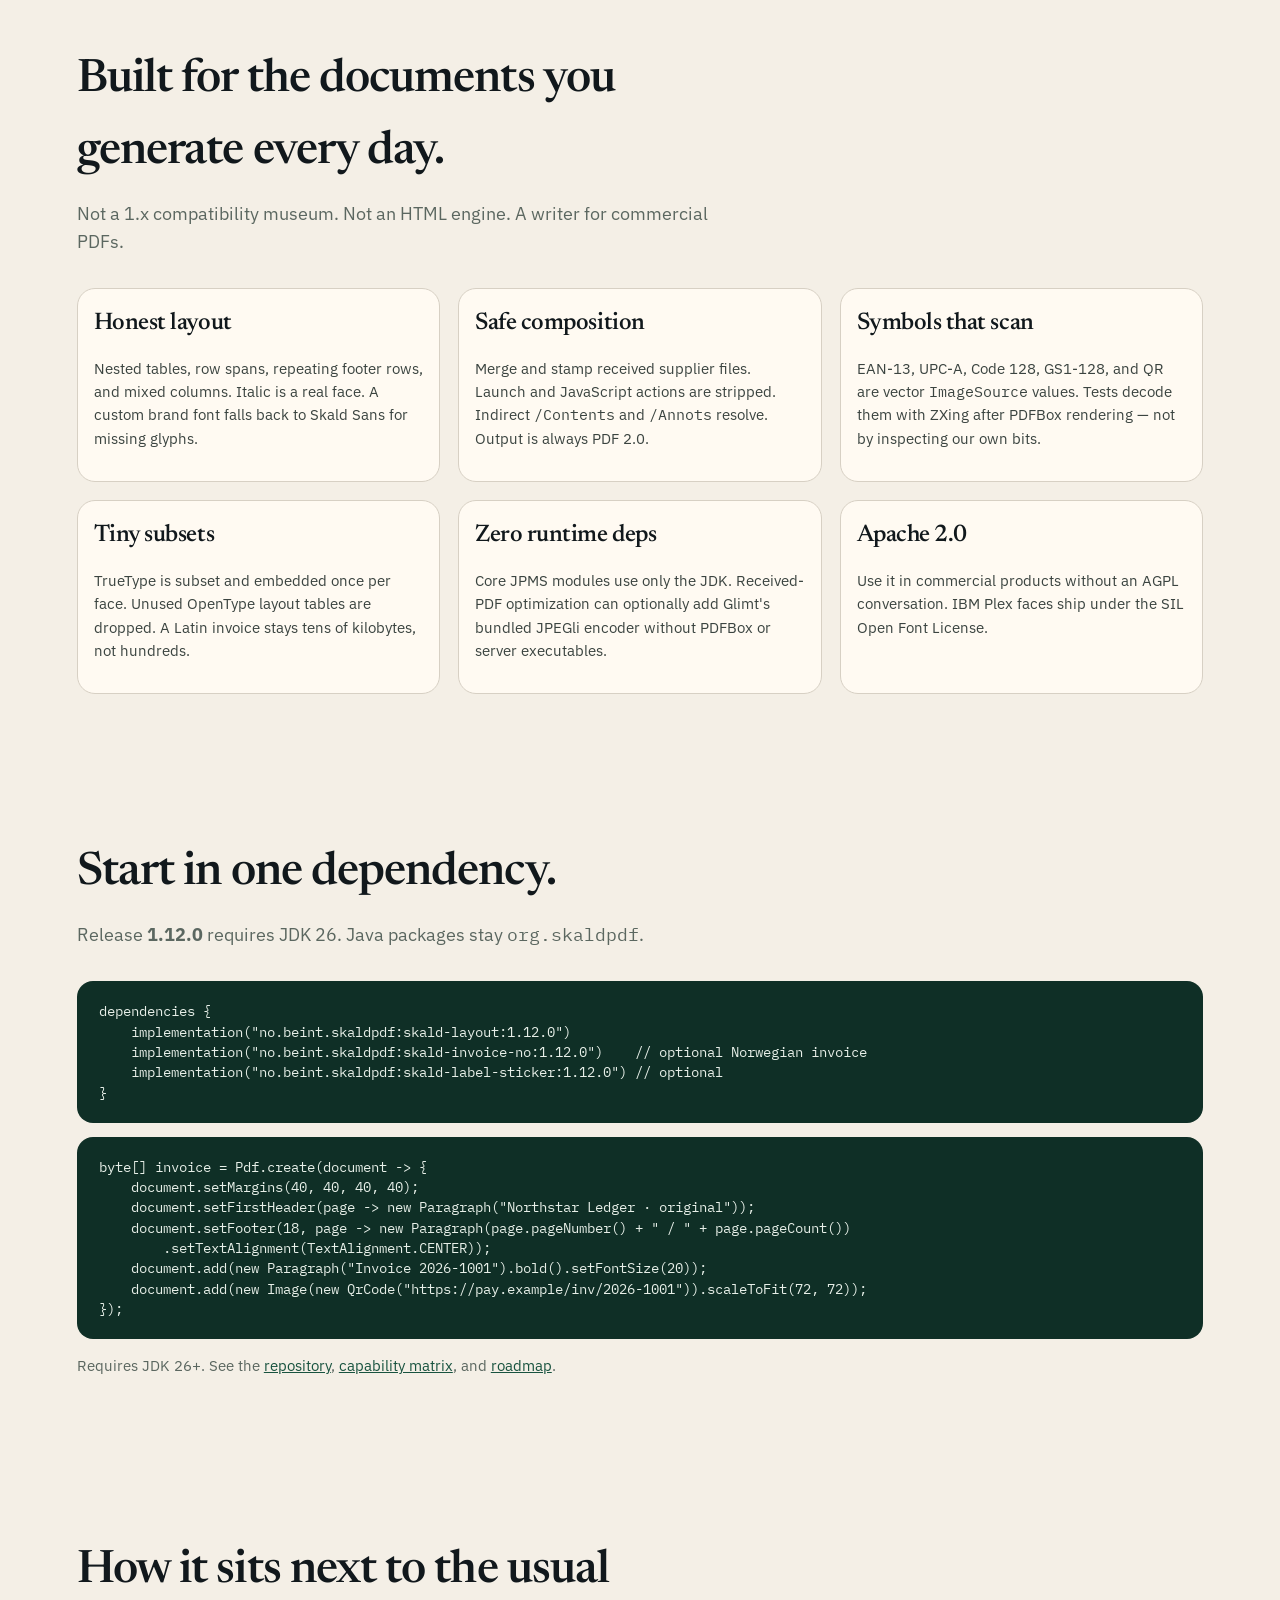
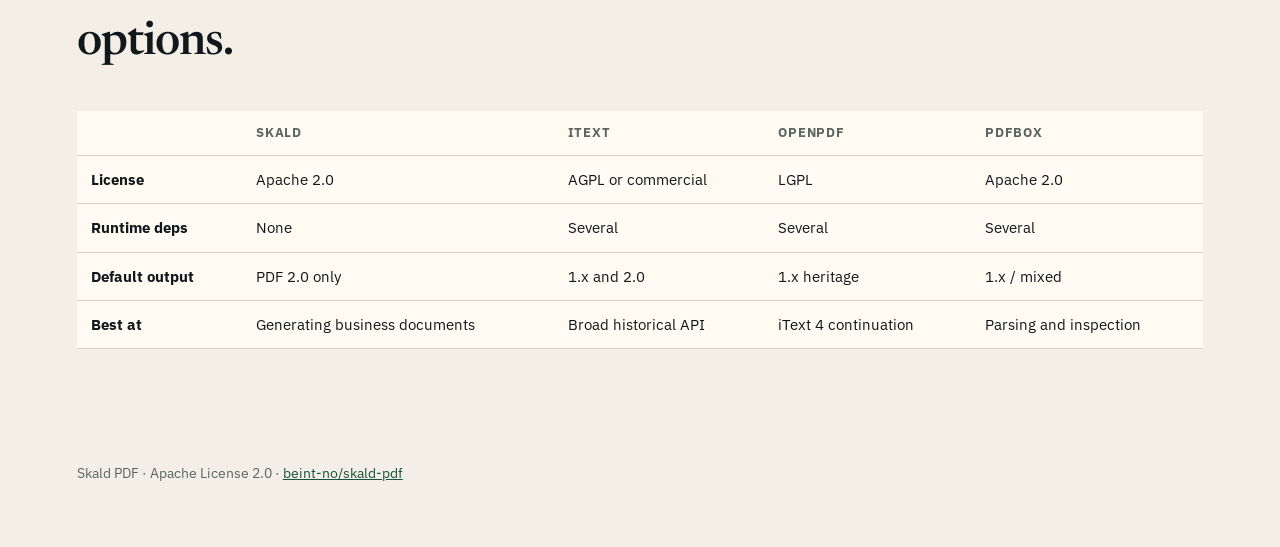
==== commit 7bc82ad7: "Release safe received-PDF optimization" ====
--- a/site/index.html
+++ b/site/index.html
@@ -41,7 +41,7 @@
         <div><dt>Runtime deps</dt><dd>0</dd></div>
         <div><dt>Output</dt><dd>PDF 2.0 only</dd></div>
         <div><dt>Typical invoice</dt><dd>~25–35&nbsp;KB</dd></div>
-        <div><dt>Modules</dt><dd>core · layout · barcode · invoice-no · sign · image · optimize</dd></div>
+        <div><dt>Modules</dt><dd>core · layout · barcode · invoice-no · sign · image · optimize · jpegli</dd></div>
       </dl>
     </section>
 
@@ -114,7 +114,7 @@
         </article>
         <article>
           <h3>Zero runtime deps</h3>
-          <p>JPMS modules, JDK image I/O, nothing else. The build fails if a third-party library enters the production classpath.</p>
+          <p>Core JPMS modules use only the JDK. Received-PDF optimization can optionally add Glimt's bundled JPEGli encoder without PDFBox or server executables.</p>
         </article>
         <article>
           <h3>Apache 2.0</h3>
@@ -126,12 +126,12 @@
     <section id="start" class="start">
       <div class="section-head">
         <h2>Start in one dependency.</h2>
-        <p>Release <strong>1.11.0</strong> requires JDK 26. Java packages stay <code>org.skaldpdf</code>.</p>
+        <p>Release <strong>1.12.0</strong> requires JDK 26. Java packages stay <code>org.skaldpdf</code>.</p>
       </div>
       <pre><code>dependencies {
-    implementation("no.beint.skaldpdf:skald-layout:1.11.0")
-    implementation("no.beint.skaldpdf:skald-invoice-no:1.11.0")    // optional Norwegian invoice
-    implementation("no.beint.skaldpdf:skald-label-sticker:1.11.0") // optional
+    implementation("no.beint.skaldpdf:skald-layout:1.12.0")
+    implementation("no.beint.skaldpdf:skald-invoice-no:1.12.0")    // optional Norwegian invoice
+    implementation("no.beint.skaldpdf:skald-label-sticker:1.12.0") // optional
 }</code></pre>
       <pre><code>byte[] invoice = Pdf.create(document -&gt; {
     document.setMargins(40, 40, 40, 40);
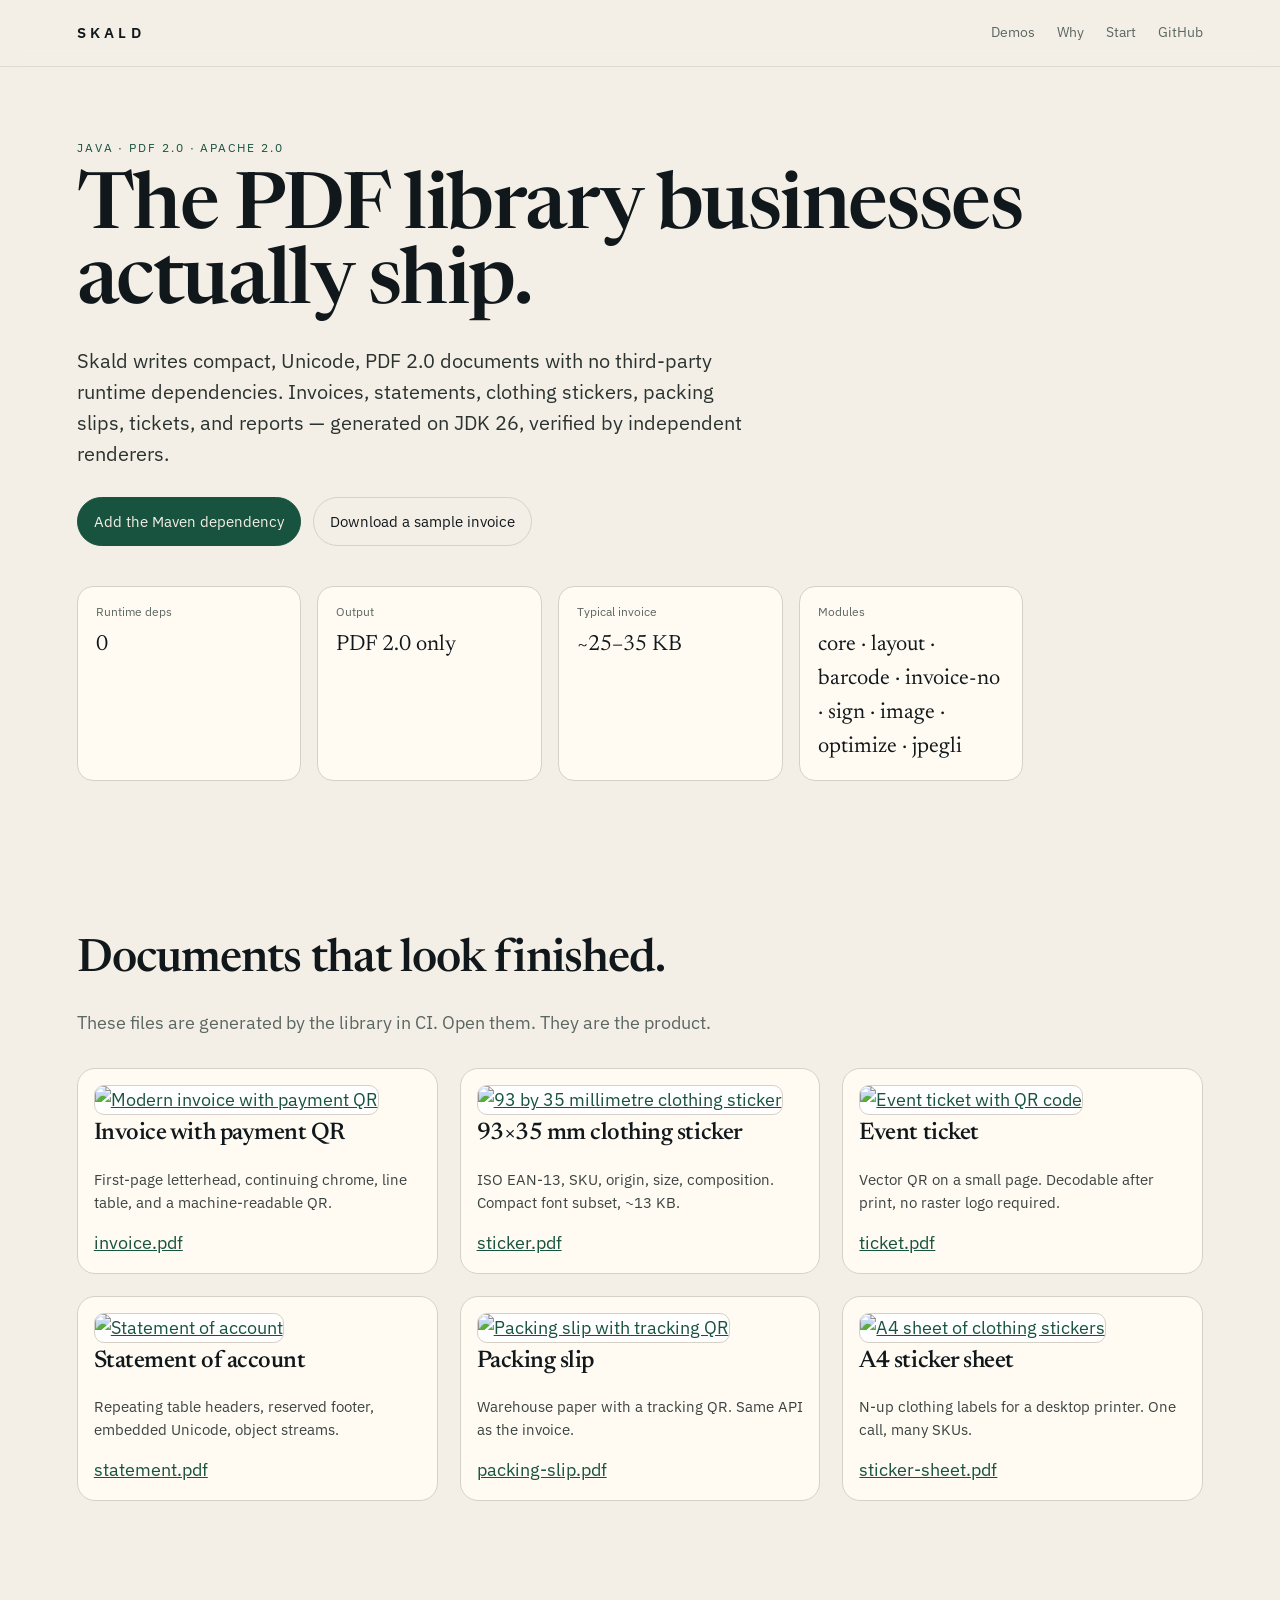
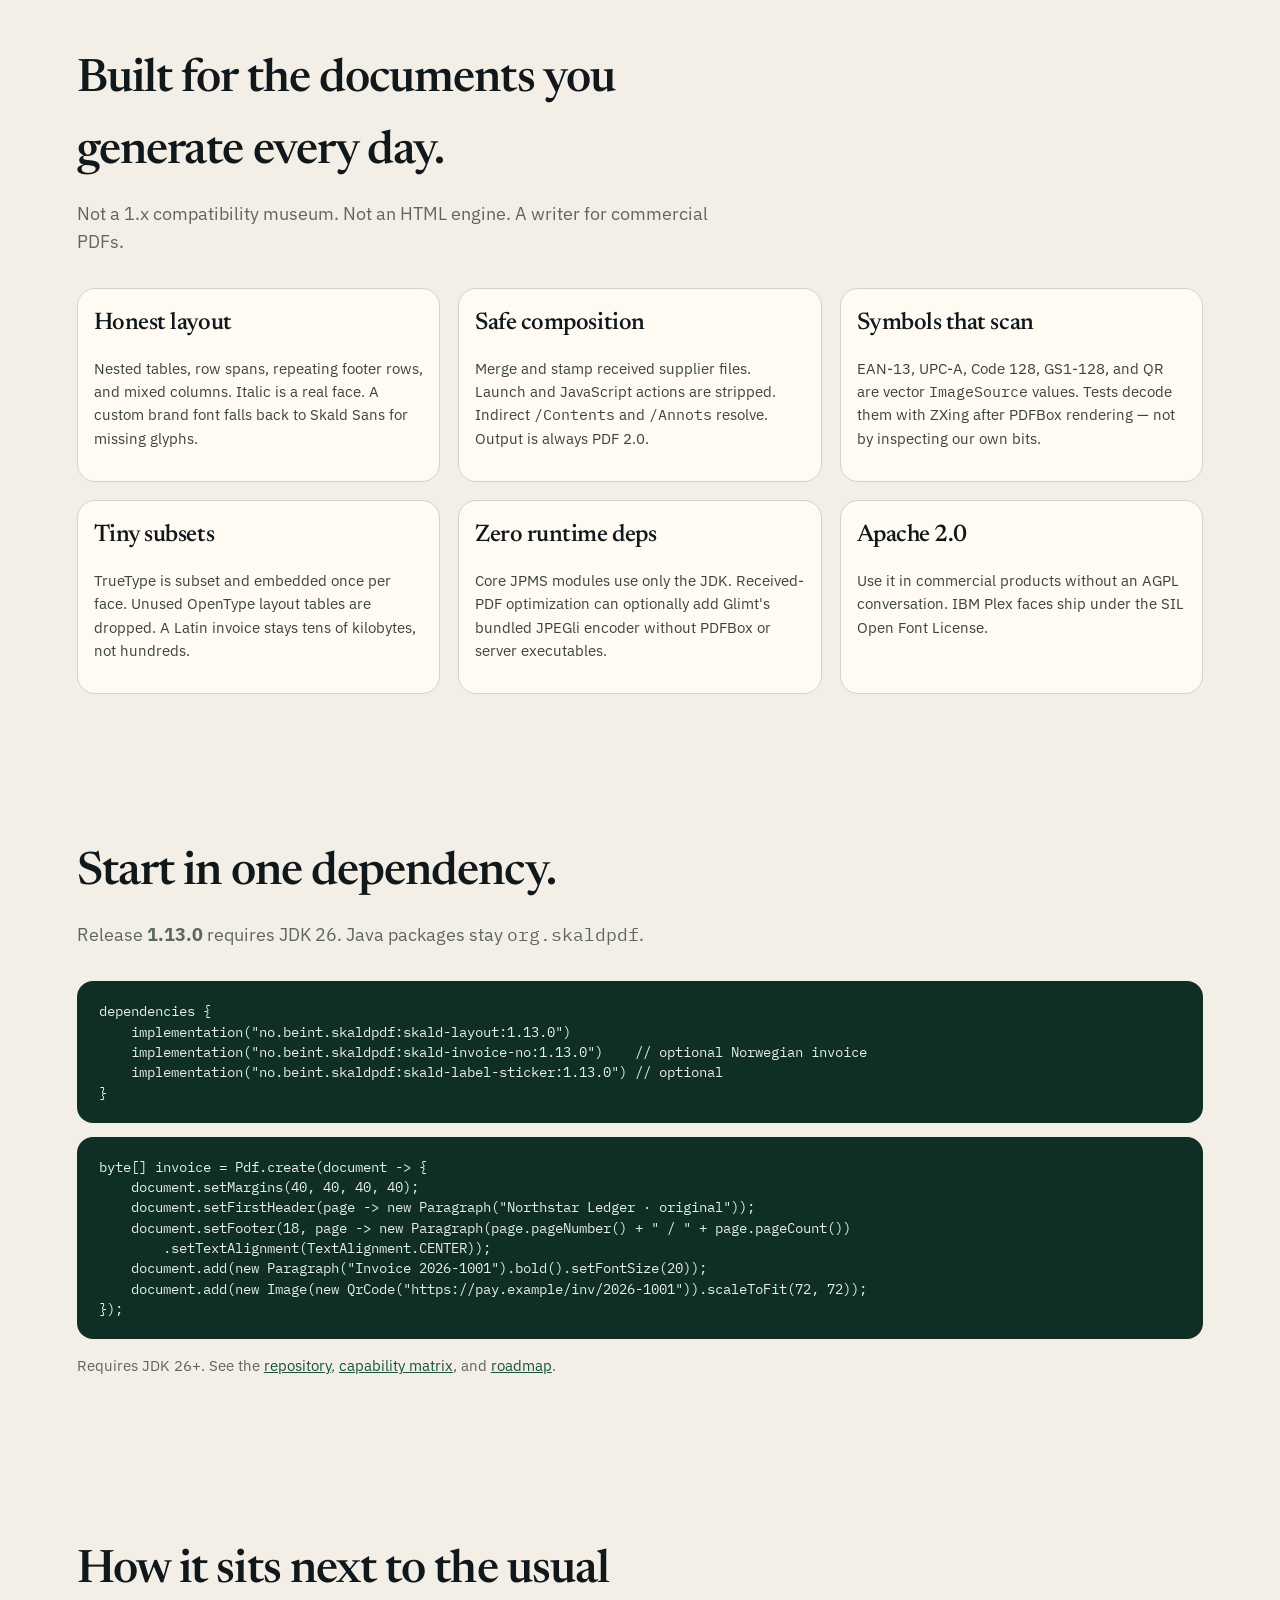
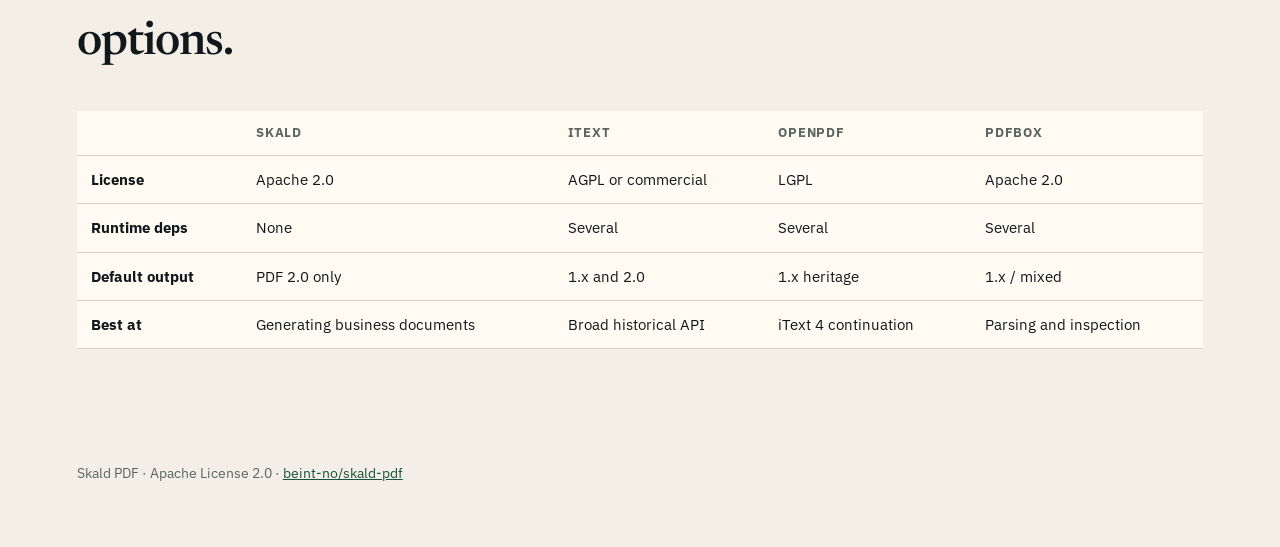
==== commit c5f2a26c: "Release safer production PDF optimization (#12)" ====
--- a/site/index.html
+++ b/site/index.html
@@ -126,12 +126,12 @@
     <section id="start" class="start">
       <div class="section-head">
         <h2>Start in one dependency.</h2>
-        <p>Release <strong>1.12.0</strong> requires JDK 26. Java packages stay <code>org.skaldpdf</code>.</p>
+        <p>Release <strong>1.13.0</strong> requires JDK 26. Java packages stay <code>org.skaldpdf</code>.</p>
       </div>
       <pre><code>dependencies {
-    implementation("no.beint.skaldpdf:skald-layout:1.12.0")
-    implementation("no.beint.skaldpdf:skald-invoice-no:1.12.0")    // optional Norwegian invoice
-    implementation("no.beint.skaldpdf:skald-label-sticker:1.12.0") // optional
+    implementation("no.beint.skaldpdf:skald-layout:1.13.0")
+    implementation("no.beint.skaldpdf:skald-invoice-no:1.13.0")    // optional Norwegian invoice
+    implementation("no.beint.skaldpdf:skald-label-sticker:1.13.0") // optional
 }</code></pre>
       <pre><code>byte[] invoice = Pdf.create(document -&gt; {
     document.setMargins(40, 40, 40, 40);
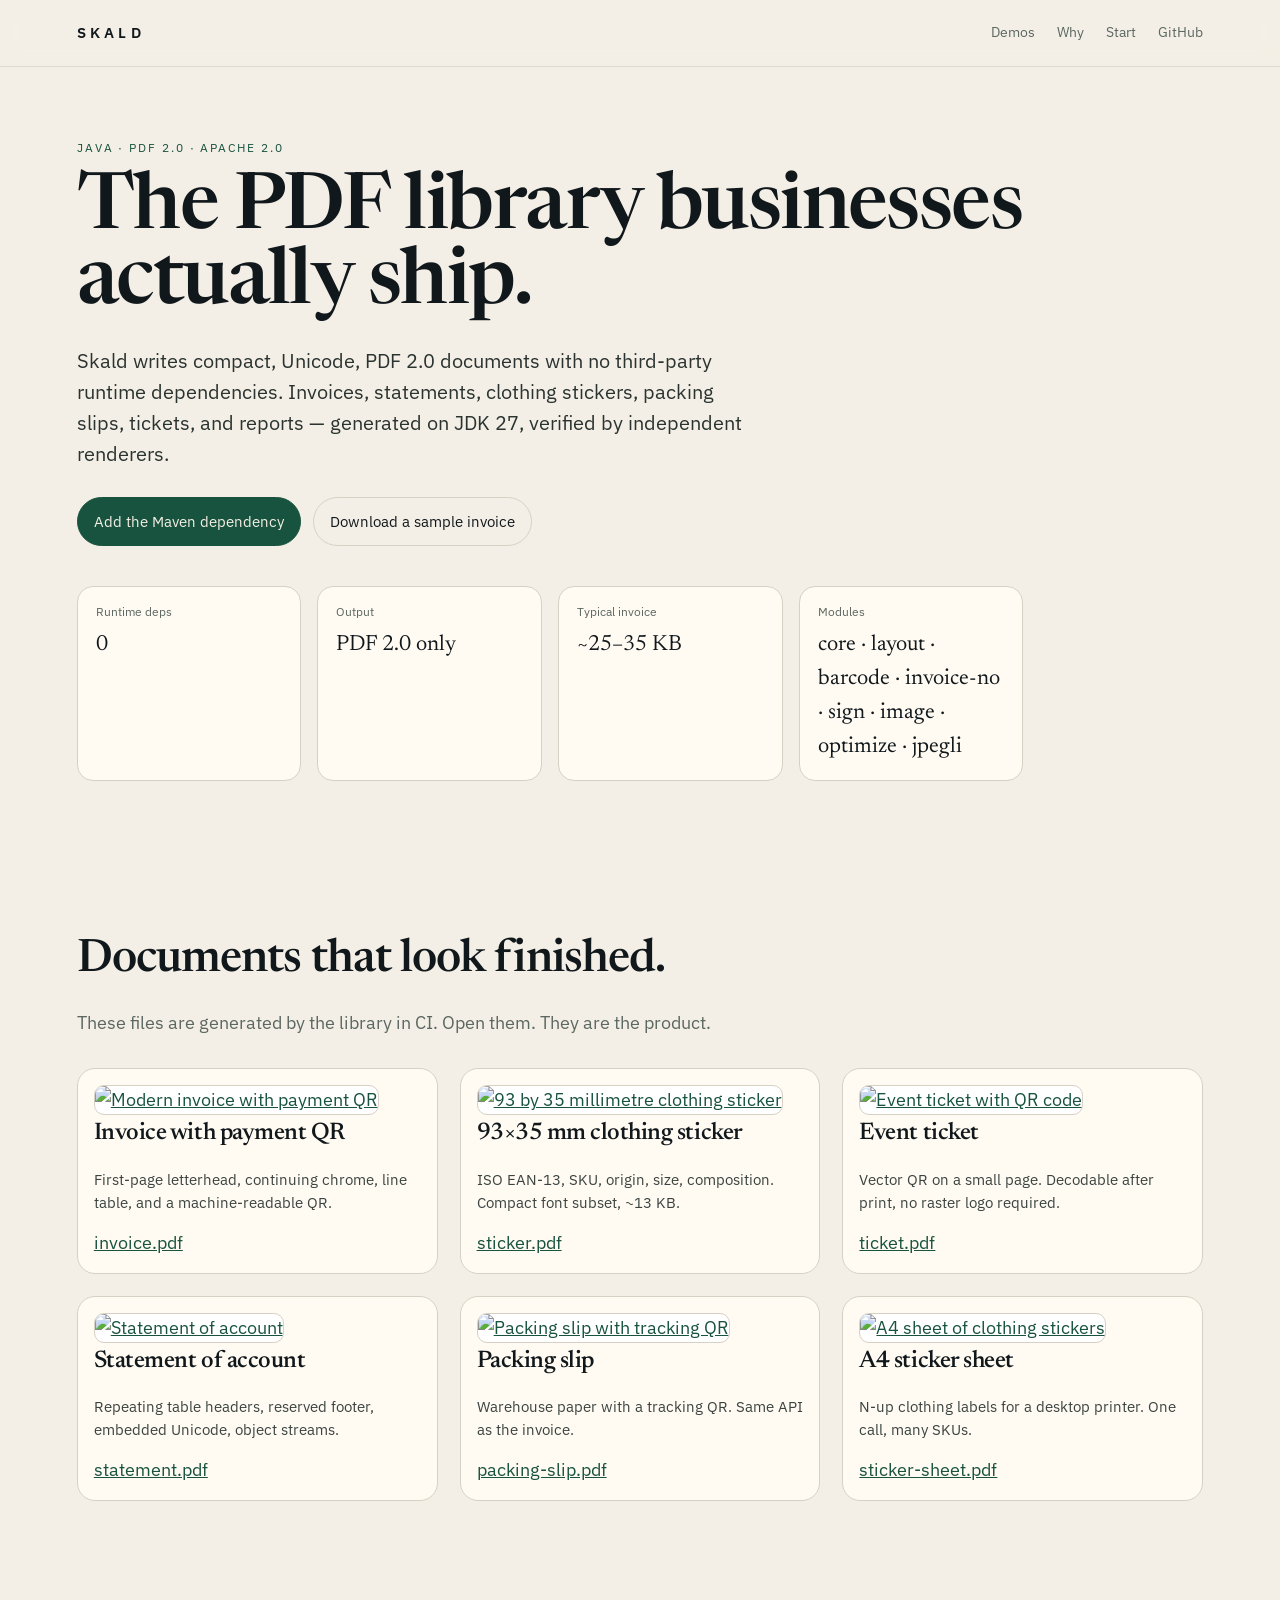
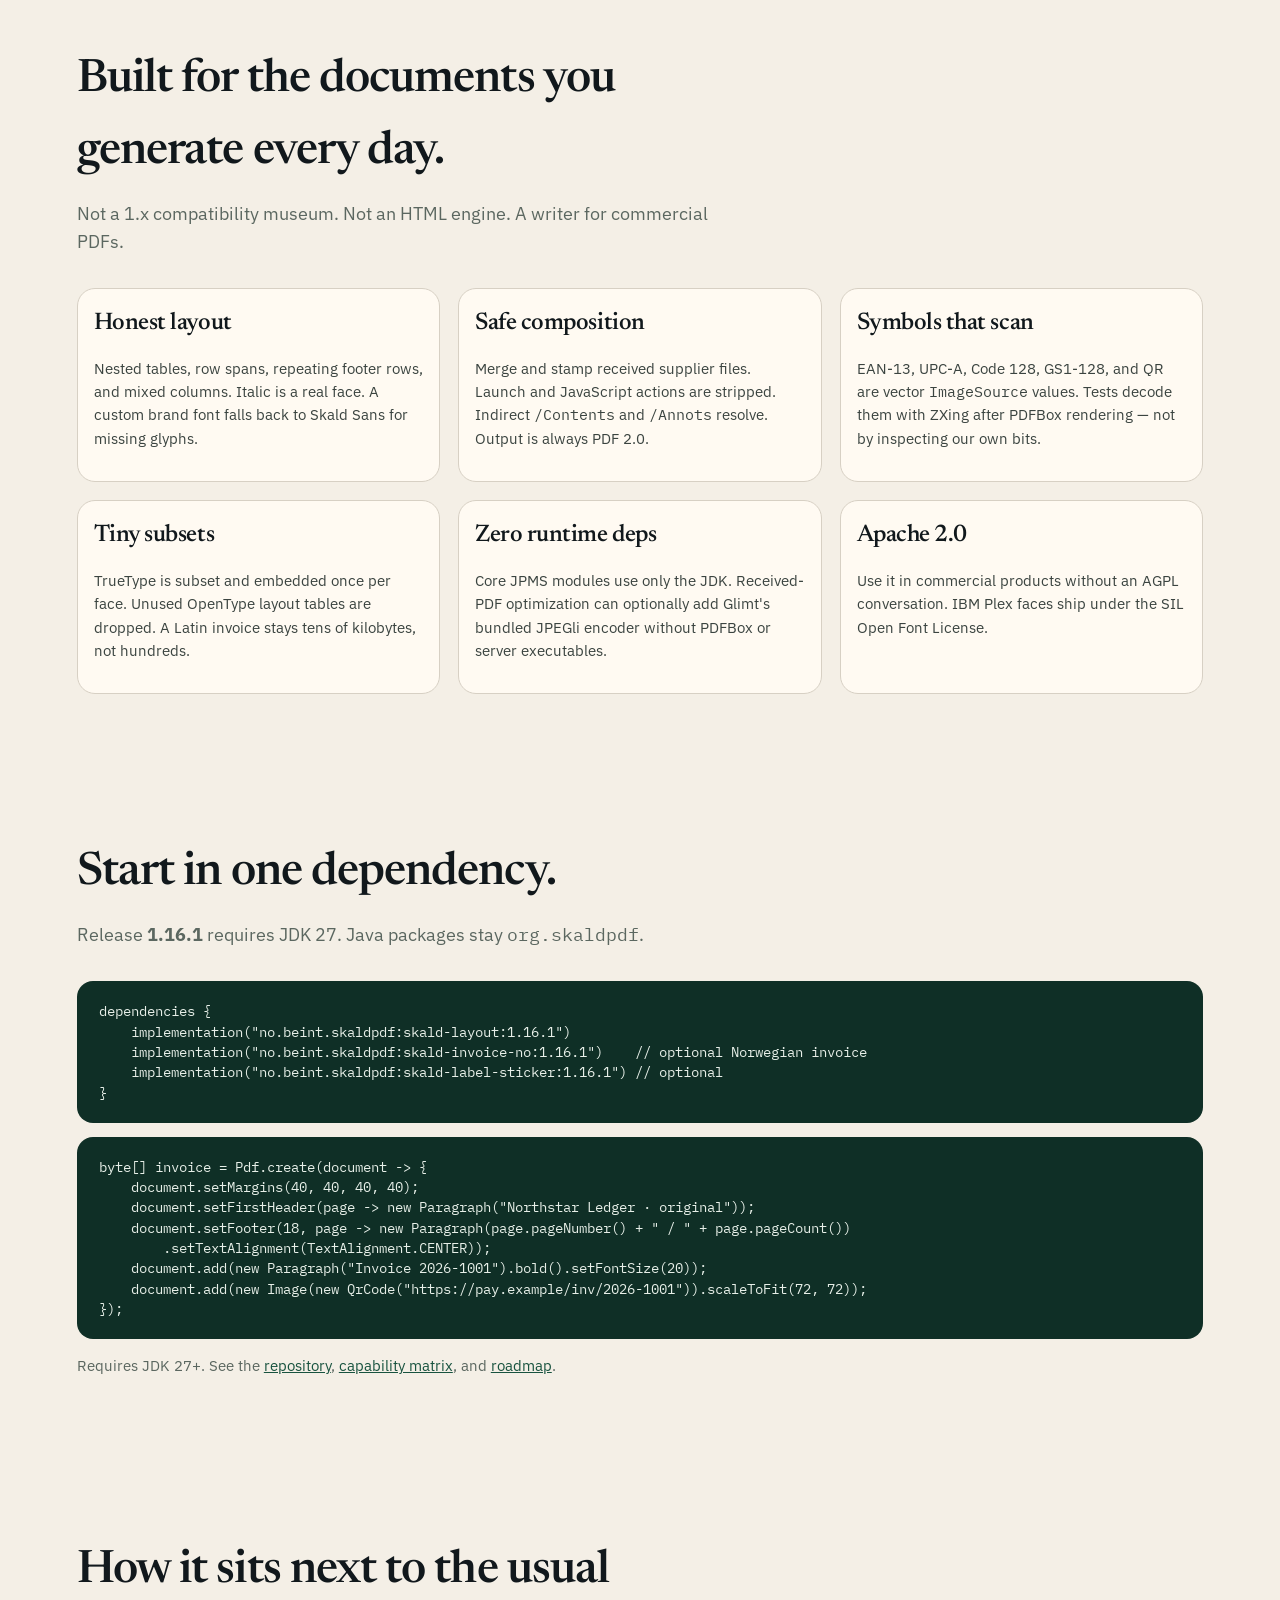
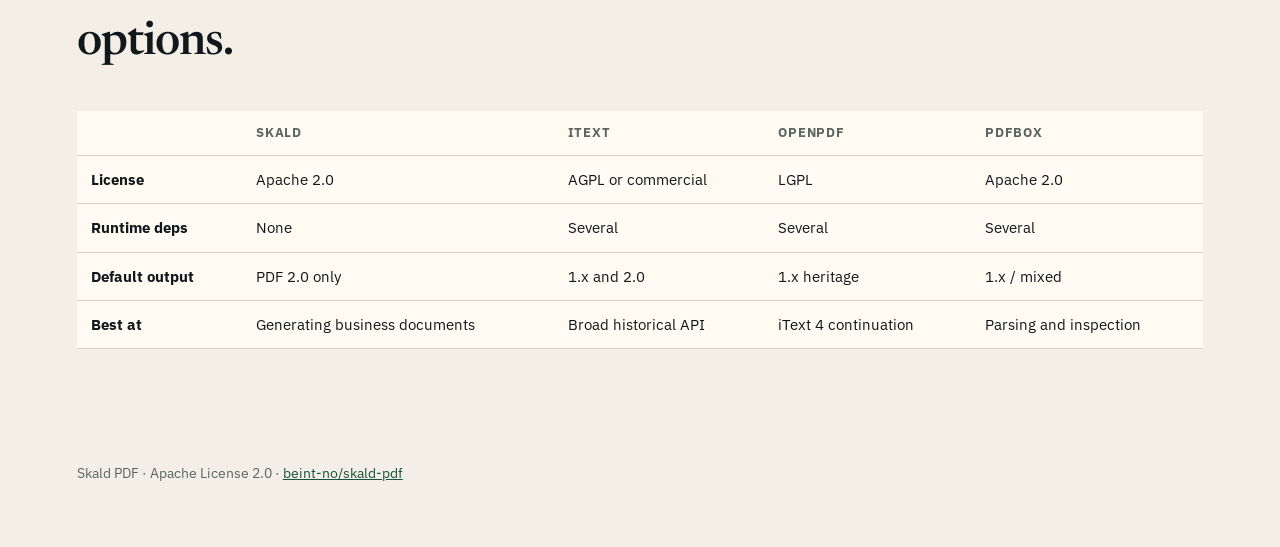
==== commit 27571048: "Stroke uniform cell borders as one path and speed up text extraction Measured with :skald-layout:per" ====
--- a/site/index.html
+++ b/site/index.html
@@ -31,7 +31,7 @@
       <p class="lede">
         Skald writes compact, Unicode, PDF&nbsp;2.0 documents with no third-party runtime
         dependencies. Invoices, statements, clothing stickers, packing slips, tickets,
-        and reports — generated on JDK&nbsp;26, verified by independent renderers.
+        and reports — generated on JDK&nbsp;27, verified by independent renderers.
       </p>
       <div class="actions">
         <a class="button primary" href="#start">Add the Maven dependency</a>
@@ -126,12 +126,12 @@
     <section id="start" class="start">
       <div class="section-head">
         <h2>Start in one dependency.</h2>
-        <p>Release <strong>1.13.0</strong> requires JDK 26. Java packages stay <code>org.skaldpdf</code>.</p>
+        <p>Release <strong>1.16.1</strong> requires JDK 27. Java packages stay <code>org.skaldpdf</code>.</p>
       </div>
       <pre><code>dependencies {
-    implementation("no.beint.skaldpdf:skald-layout:1.13.0")
-    implementation("no.beint.skaldpdf:skald-invoice-no:1.13.0")    // optional Norwegian invoice
-    implementation("no.beint.skaldpdf:skald-label-sticker:1.13.0") // optional
+    implementation("no.beint.skaldpdf:skald-layout:1.16.1")
+    implementation("no.beint.skaldpdf:skald-invoice-no:1.16.1")    // optional Norwegian invoice
+    implementation("no.beint.skaldpdf:skald-label-sticker:1.16.1") // optional
 }</code></pre>
       <pre><code>byte[] invoice = Pdf.create(document -&gt; {
     document.setMargins(40, 40, 40, 40);
@@ -142,7 +142,7 @@
     document.add(new Image(new QrCode("https://pay.example/inv/2026-1001")).scaleToFit(72, 72));
 });</code></pre>
       <p class="fine">
-        Requires JDK 26+. See the
+        Requires JDK 27+. See the
         <a href="https://github.com/beint-no/skald-pdf">repository</a>,
         <a href="https://github.com/beint-no/skald-pdf/blob/main/docs/capabilities.md">capability matrix</a>,
         and <a href="https://github.com/beint-no/skald-pdf/blob/main/ROADMAP.md">roadmap</a>.
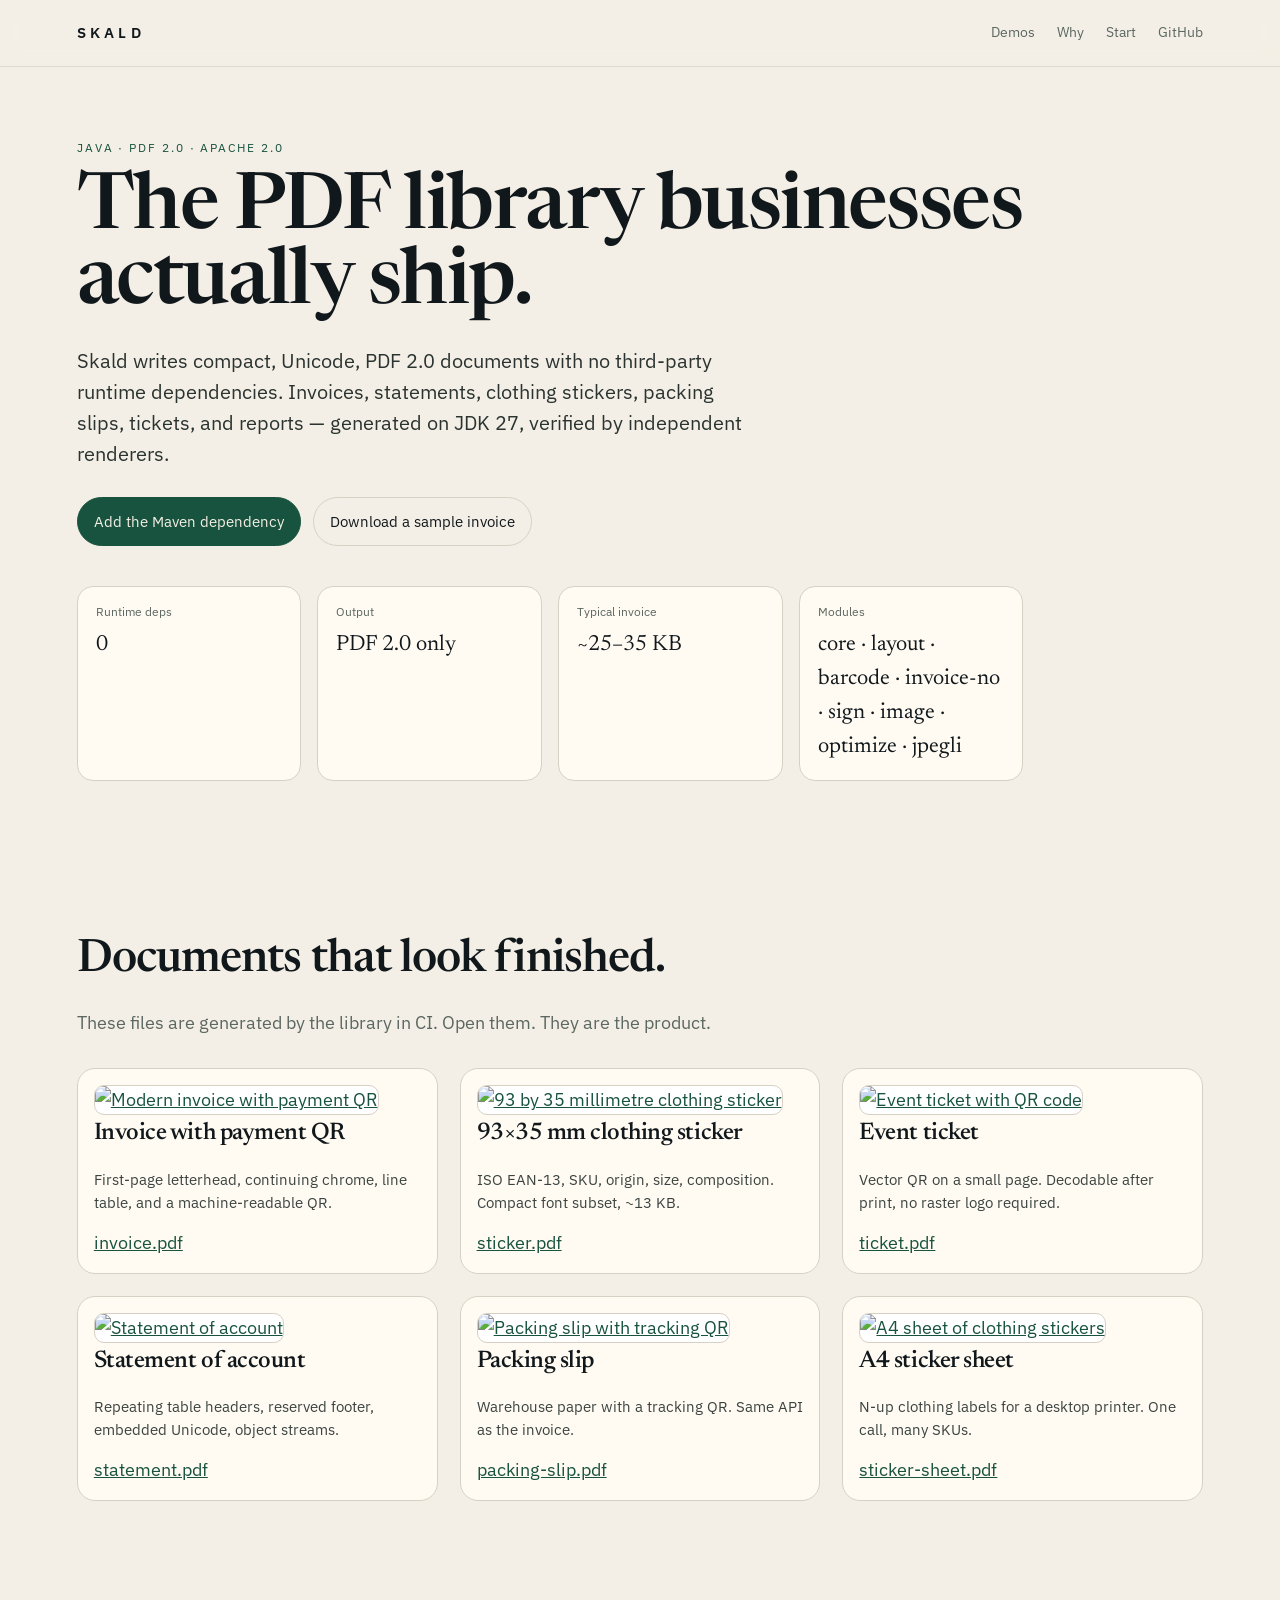
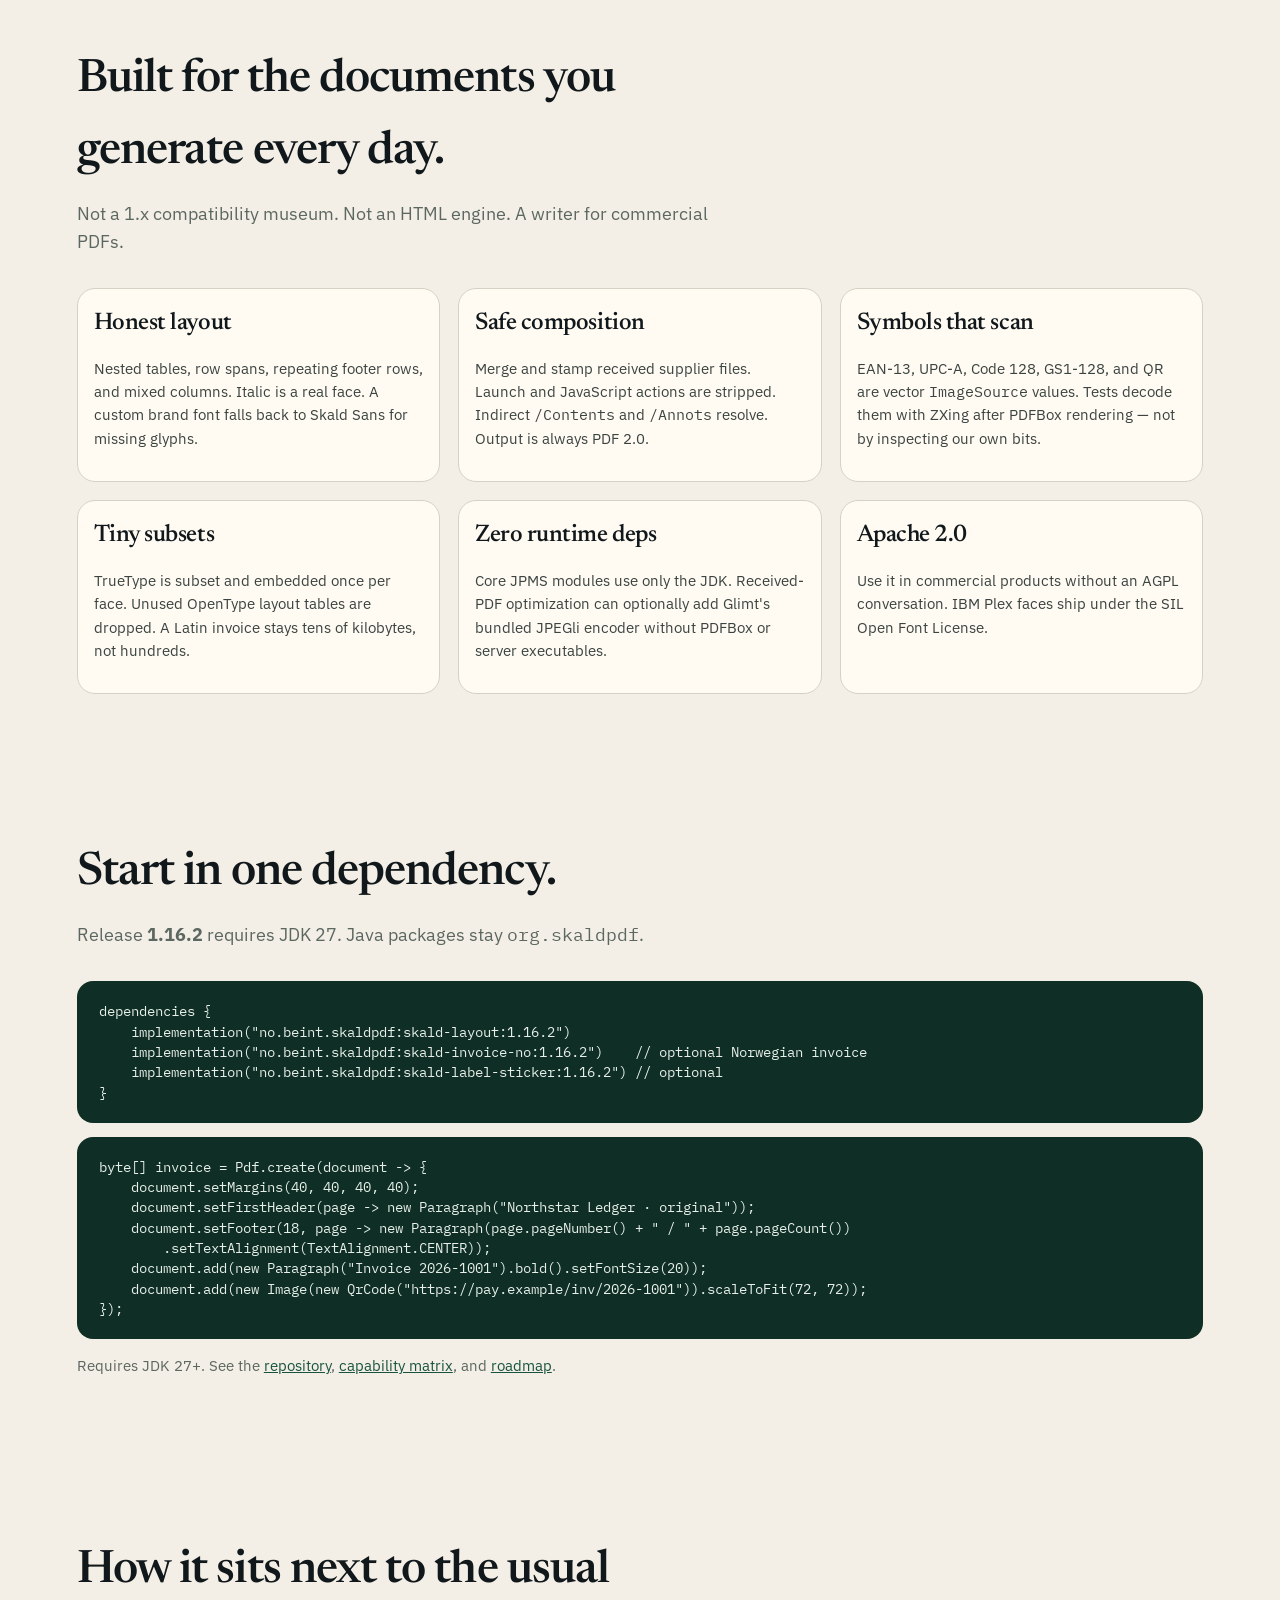
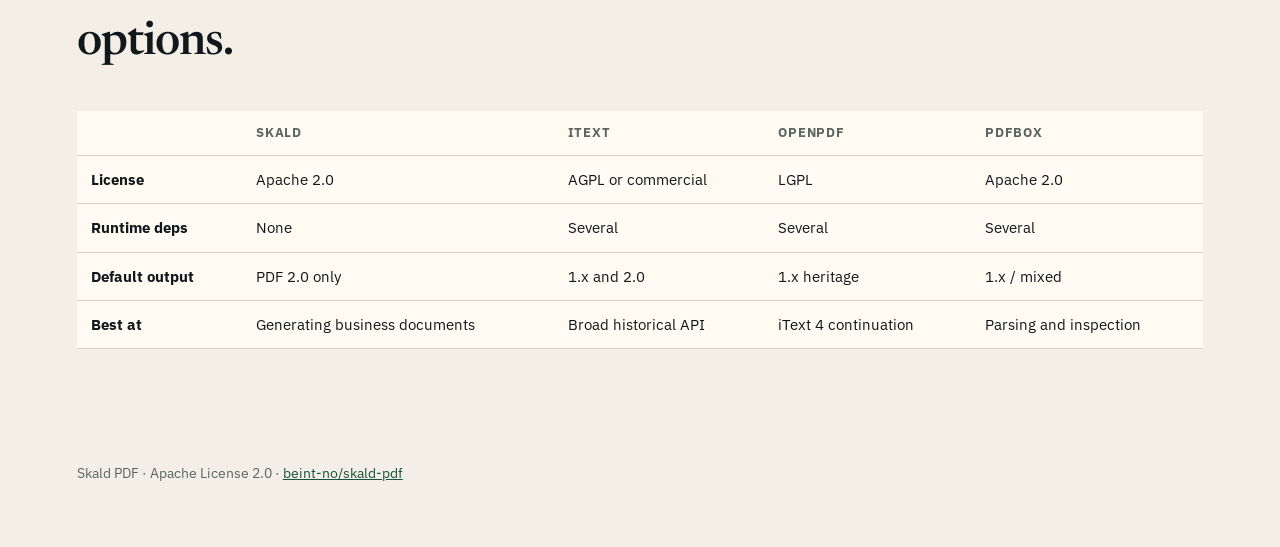
==== commit ec6b24b7: "Release 1.16.2 Co-Authored-By: Claude Opus 5.5 (1M context) <noreply@anthropic.com>" ====
--- a/site/index.html
+++ b/site/index.html
@@ -126,12 +126,12 @@
     <section id="start" class="start">
       <div class="section-head">
         <h2>Start in one dependency.</h2>
-        <p>Release <strong>1.16.1</strong> requires JDK 27. Java packages stay <code>org.skaldpdf</code>.</p>
+        <p>Release <strong>1.16.2</strong> requires JDK 27. Java packages stay <code>org.skaldpdf</code>.</p>
       </div>
       <pre><code>dependencies {
-    implementation("no.beint.skaldpdf:skald-layout:1.16.1")
-    implementation("no.beint.skaldpdf:skald-invoice-no:1.16.1")    // optional Norwegian invoice
-    implementation("no.beint.skaldpdf:skald-label-sticker:1.16.1") // optional
+    implementation("no.beint.skaldpdf:skald-layout:1.16.2")
+    implementation("no.beint.skaldpdf:skald-invoice-no:1.16.2")    // optional Norwegian invoice
+    implementation("no.beint.skaldpdf:skald-label-sticker:1.16.2") // optional
 }</code></pre>
       <pre><code>byte[] invoice = Pdf.create(document -&gt; {
     document.setMargins(40, 40, 40, 40);
